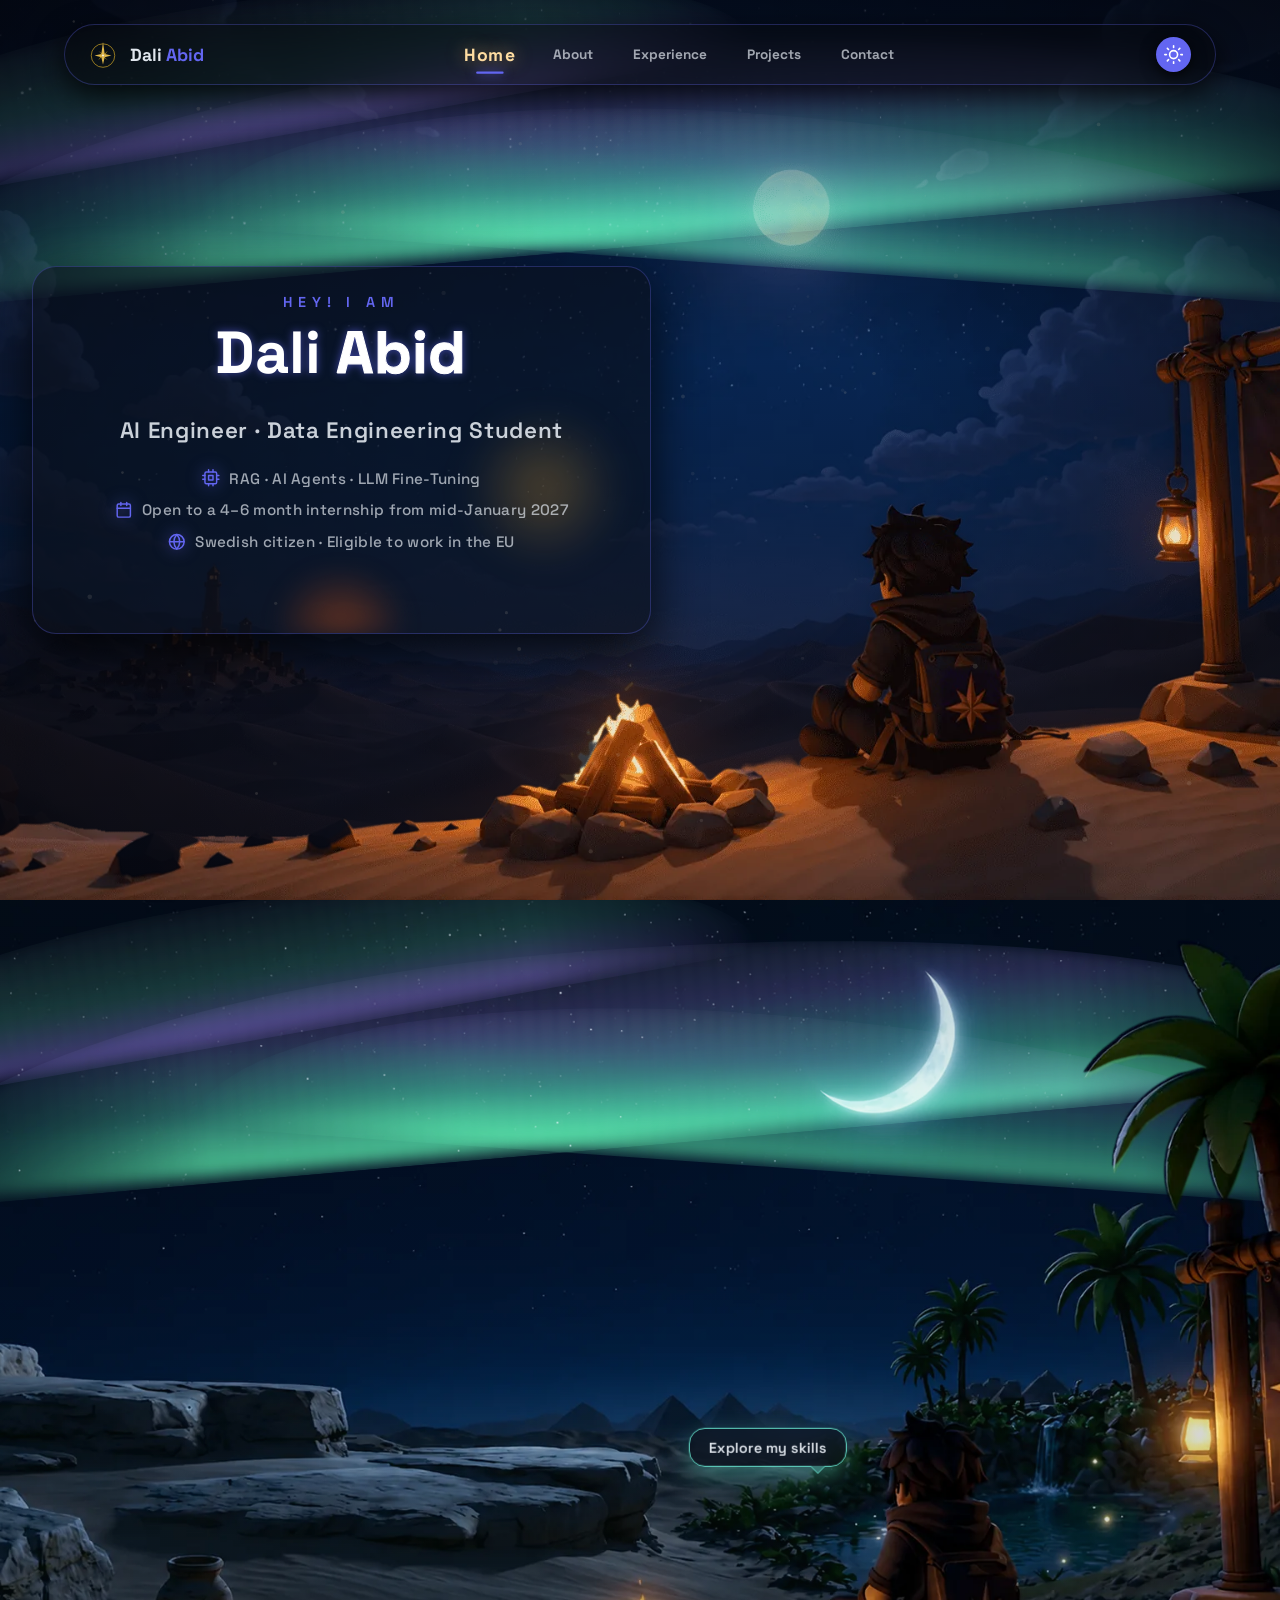
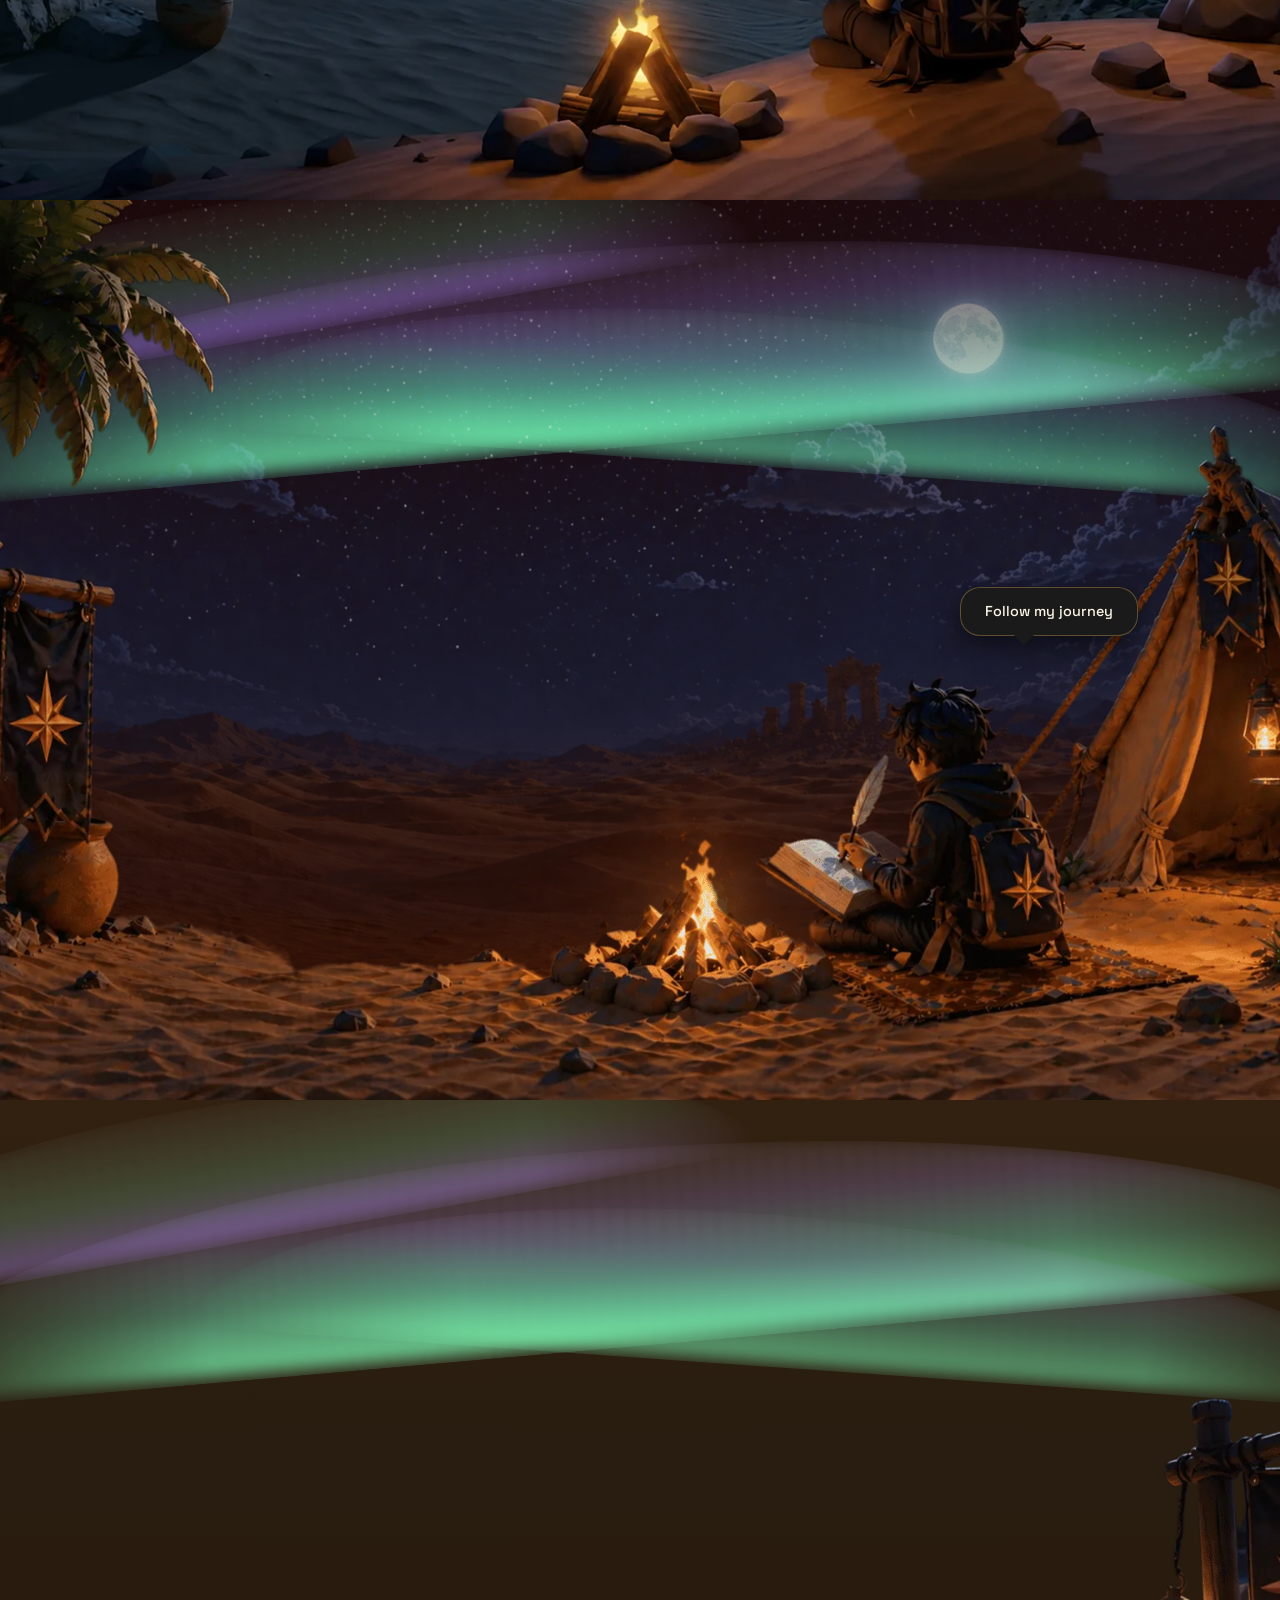
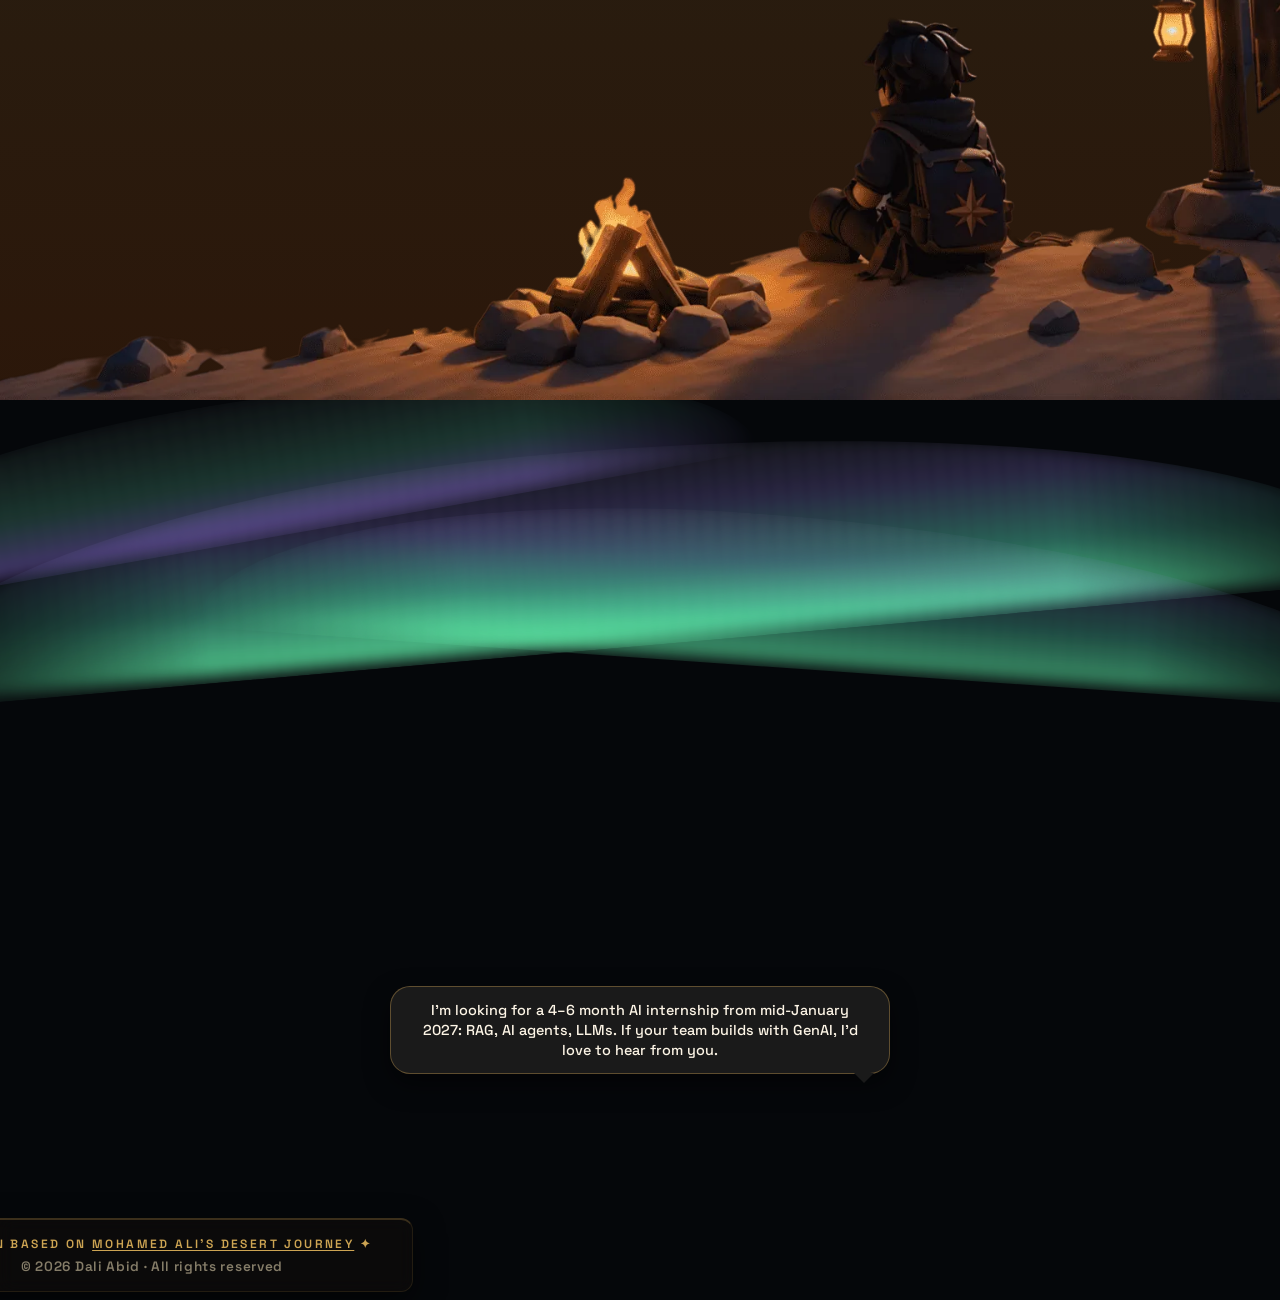
==== index.html @ 6fb5cd80 "First publish of Dali Abid's portfolio Co-Authored-By: Claude Opus 5.5 <noreply@anthropic.com>" ====
<!doctype html>
<html lang="en">
  <head>
    <meta charset="UTF-8" />
    <meta name="viewport" content="width=device-width, initial-scale=1.0" />
    <link rel="icon" type="image/svg+xml" href="/logo.svg" />
    <title>Dali Abid — AI Engineer Portfolio</title>
    <meta
      name="description"
      content="Dali Abid — Data Engineering student and AI engineer working on RAG, AI agents and LLM fine-tuning. Open to a 4–6 month internship from mid-January 2027."
    />
    <meta name="author" content="Dali Abid" />
    <meta
      name="keywords"
      content="Dali Abid, AI Engineer, Generative AI, RAG, GraphRAG, AI Agents, LangGraph, LLM Fine-Tuning, Data Engineering, Internship 2027, Portfolio"
    />
    <meta property="og:title" content="Dali Abid — AI Engineer Portfolio" />
    <meta
      property="og:description"
      content="RAG, AI agents and LLM fine-tuning. Open to a 4–6 month internship from mid-January 2027."
    />
    <meta property="og:type" content="website" />
    <meta property="og:url" content="https://adeilm.github.io/" />
    <meta property="og:image" content="https://adeilm.github.io/og-image.jpg" />
    <meta property="og:image:width" content="1200" />
    <meta property="og:image:height" content="630" />
    <meta name="twitter:card" content="summary_large_image" />
    <link rel="preconnect" href="https://fonts.googleapis.com" />
    <link rel="preconnect" href="https://fonts.gstatic.com" crossorigin />
    <link
      href="https://fonts.googleapis.com/css2?family=Space+Grotesk:wght@300;400;500;600;700&family=Inter:wght@300;400;500;600&family=Amiri:wght@400;700&family=Special+Elite&family=Dancing+Script:wght@400;700&display=swap"
      rel="stylesheet"
    />
    <script type="module" crossorigin src="/assets/index-CPJBlVZC.js"></script>
    <link rel="stylesheet" crossorigin href="/assets/index-coXcgFTy.css">
  </head>
  <body>
    <div id="root"></div>
  </body>
</html>
---- assets/index-coXcgFTy.css ----
*,*:before,*:after{box-sizing:border-box;margin:0;padding:0}@font-face{font-family:Efco Brookshire;src:url(/assets/EFCO-Brookshire-Regular-_hCPBRwS.ttf) format("truetype");font-weight:400;font-style:normal;font-display:swap}:root{--bg-color: #fdf5e6;--text-main: #3e2723;--text-dim: rgba(62, 39, 35, .7);--accent-color: #d4a574;--glass-bg: rgba(255, 255, 255, .6);--glass-border: rgba(166, 124, 82, .4);--card-bg: rgba(255, 248, 225, .8);--nav-bg: rgba(255, 255, 255, .3);--shadow: rgba(62, 39, 35, .15);--hero-text-fill: #3e2723;--hero-text-stroke: rgba(62, 39, 35, .4);--hero-accent-glow: rgba(212, 165, 116, .4);--project-surface: #f6e4c7;--project-surface-strong: #efe0bf;--project-border: rgba(121, 83, 39, .3);--project-border-strong: rgba(121, 83, 39, .62);--project-title: #6d3f1d;--project-text: #8b5c31;--project-highlight: #5a3216;--project-tag-bg: rgba(255, 248, 233, .9);--project-tag-text: #8a5d28;--project-shadow: rgba(92, 61, 35, .16);--project-button-bg: #f2e1be;--project-button-border: #b88f55;--project-button-text: #7a4b1b;--project-hover-surface: #ebd7ad;--project-hover-border: #a5783e;--oasis-green: #64dcc8;--oasis-green-glow: rgba(100, 220, 200, .4);--scroll-bg: #f5f5dc;--scroll-roll-bg: #d4bc96;--scroll-text: #3e2723;--scroll-accent: #8b0000;--scroll-border: #d2b48c;--scroll-inner-border: rgba(62, 39, 35, .1);scroll-behavior:smooth;overscroll-behavior-y:contain;scroll-snap-type:y mandatory}::-webkit-scrollbar{width:6px}::-webkit-scrollbar-track{background:var(--scroll-bg)}::-webkit-scrollbar-thumb{background:var(--scroll-accent);border-radius:4px;border:1px solid var(--scroll-border)}::-webkit-scrollbar-thumb:hover{filter:brightness(1.2)}.dark-mode{--bg-color: #05070a;--text-main: #e0e6ed;--text-dim: rgba(224, 230, 237, .7);--accent-color: #6366f1;--glass-bg: rgba(10, 15, 25, .6);--glass-border: rgba(99, 102, 241, .3);--card-bg: rgba(13, 18, 30, .5);--nav-bg: rgba(5, 7, 10, .5);--shadow: rgba(0, 0, 0, .8);--hero-text-fill: #ffffff;--hero-text-stroke: rgba(99, 102, 241, .5);--hero-accent-glow: rgba(99, 102, 241, .6);--project-surface: #2a1a10;--project-surface-strong: #311f13;--project-border: rgba(219, 171, 97, .24);--project-border-strong: rgba(219, 171, 97, .48);--project-title: #f4d6a2;--project-text: #e1b373;--project-highlight: #ffe0a9;--project-tag-bg: rgba(12, 8, 4, .7);--project-tag-text: #c7924c;--project-shadow: rgba(0, 0, 0, .55);--project-button-bg: #352213;--project-button-border: rgba(219, 171, 97, .28);--project-button-text: #f3d5a4;--project-hover-surface: #3c2618;--project-hover-border: rgba(219, 171, 97, .6);--scroll-bg: #0d0d0d;--scroll-roll-bg: #1a1a1a;--scroll-text: #1a150f;--scroll-accent: #8b4513;--scroll-border: rgba(139, 69, 19, .4);--scroll-inner-border: rgba(139, 69, 19, .2)}body{margin:0;font-family:Space Grotesk,sans-serif;font-weight:600;color:var(--text-main);background:var(--bg-color);overflow-x:hidden;transition:background-color .3s ease,color .3s ease;-webkit-font-smoothing:antialiased;text-rendering:optimizeLegibility}.hero-glass-box,.nav-container,.nav-link,.hero__intro,.hero__tagline,.hero__meta-item,.hero__meta-icon,.campfire-parchment,.sand-engraved-form,.road-sign-link,.desert-title,.desert-subtitle,.section-label{transition:background-color .4s ease-in-out,border-color .4s ease-in-out,color .4s ease-in-out,box-shadow .4s ease-in-out,backdrop-filter .4s ease-in-out,opacity .4s ease-in-out,transform .4s ease-in-out}a{color:inherit;text-decoration:none}button{background:none;border:none;color:inherit;cursor:pointer;font:inherit}.desert-world{position:relative}.desert-canvas{position:fixed;top:0;right:0;bottom:0;left:0;z-index:50;pointer-events:none}.desert-section{position:relative;width:100%;min-height:100vh;display:flex;align-items:center;justify-content:flex-start;background-size:cover;background-position:center;background-repeat:no-repeat;overflow:hidden;transform-origin:center center;scroll-snap-align:start;scroll-snap-stop:always}@media (min-width: 1024px){.desert-section{background-attachment:fixed}}.vignette-overlay{position:absolute;top:0;right:0;bottom:0;left:0;background:radial-gradient(circle at center,transparent 30%,rgba(0,0,0,.4) 100%);z-index:5;pointer-events:none}.section-overlay{position:absolute;top:0;right:0;bottom:0;left:0;z-index:1}.section-overlay--dark{background:linear-gradient(180deg,#060b19cc,#0e143066 40%,#060b19e6)}.section-overlay--golden{background:linear-gradient(180deg,#ffb43233,#fff0c81a 40%,#ffb43233)}.section-overlay--oasis{background:linear-gradient(180deg,#0a231e33,#0f372d1a 40%,#0a231e40)}.section-overlay--ruins{background:linear-gradient(180deg,#50321499,#78501e4d 40%,#3c1e0ab3)}.section-overlay--campfire{background:linear-gradient(180deg,#280a05b3,#3c140566 40%,#1e0500e6)}.section-overlay--warm{background:linear-gradient(180deg,#d4a5741a,#fff0c80d 40%,#d4a5741a)}.section-content{position:relative;z-index:10;max-width:1400px;width:100%;padding:3rem 2rem;margin:0 auto}.about-content{padding-top:0rem!important;margin-top:-5rem!important;justify-content:flex-start!important}.hero-parallax-container{position:relative;overflow:hidden}.section-inline-header{display:flex;flex-direction:column;align-items:center;text-align:center;gap:.3rem;padding:.5rem 0}.section-inline-header .desert-title{font-size:clamp(1.6rem,3.5vw,2.2rem);margin-bottom:.2rem}.section-inline-header .desert-subtitle{font-size:.9rem;opacity:.85}.hero-layer{position:absolute;top:0;right:0;bottom:0;left:0;transition:transform .1s ease-out}.hero-layer--bg{z-index:1}.hero-layer--fg{z-index:15;pointer-events:none}.hero-glass-box{background:var(--glass-bg);border:1px solid var(--glass-border);border-radius:24px;padding:1.2rem 1.5rem;width:fit-content;max-width:500px;box-shadow:0 20px 50px var(--shadow);animation:box-float 6s ease-in-out infinite;position:relative;overflow:hidden;display:flex;flex-direction:column;align-items:center;text-align:center}.fire-light-effect{position:absolute;bottom:0;left:50%;transform:translate(-50%);width:120px;height:60px;z-index:-1;background:radial-gradient(circle at 50% 100%,rgba(255,100,20,.4) 0%,transparent 80%);filter:blur(12px);pointer-events:none}.lantern-glow-effect{position:absolute;top:40%;right:5%;width:150px;height:150px;z-index:-1;background:radial-gradient(circle at center,rgba(255,180,50,.3) 0%,transparent 70%);filter:blur(20px);pointer-events:none}.hero__intro{font-family:Space Grotesk,sans-serif;font-size:.9rem;color:var(--accent-color);text-transform:uppercase;letter-spacing:.4em;margin-bottom:.5rem;font-weight:600}.desert-title{font-family:Space Grotesk,sans-serif;font-size:clamp(2.5rem,6vw,4rem);font-weight:700;color:var(--text-main);margin-bottom:1rem;letter-spacing:-.02em}.desert-title__accent{color:var(--accent-color);text-shadow:0 0 30px var(--accent-color)}.desert-subtitle{font-size:1.1rem;color:var(--text-dim);max-width:650px;margin-bottom:2rem;line-height:1.7}@media (max-width: 768px){.section-content{padding:3rem 1.2rem}.hero__name-line{font-size:clamp(2.5rem,10vw,4rem)}.disciplines-grid,.relic-grid,.parchment-grid{grid-template-columns:1fr}.beacon-links{flex-direction:column;align-items:center}}@media (max-width: 480px){.hero__tagline{font-size:1rem}.desert-title{font-size:clamp(1.6rem,6vw,2.5rem)}}.contact-content{padding-top:2rem!important;padding-bottom:2rem!important}.sand-engraved-form--mini{padding:1.2rem!important;border-radius:12px}.road-sign-link--mini{padding:.6rem!important;font-size:.8rem!important;height:auto!important;min-height:unset!important;border-radius:8px!important}.nav-logo{font-family:Space Grotesk,sans-serif;font-weight:700;color:var(--text-main);cursor:pointer;font-size:1.1rem}.nav-links{display:flex;gap:1rem}.nav-link{font-family:Space Grotesk,sans-serif;font-size:.85rem;font-weight:500;color:var(--text-dim);transition:all .4s cubic-bezier(.175,.885,.32,1.275);position:relative;padding:.2rem .5rem}.nav-link__num{font-size:.7rem;color:var(--accent-color);opacity:.6;margin-right:.3rem}.nav-link--active .nav-link__num{opacity:1}.campfire-interactive-area{position:absolute;top:86.3%;left:49.63%;transform:translate(-50%,-50%);width:100px;height:100px;cursor:pointer;z-index:30;border-radius:50%}.lantern-interactive-area{position:absolute;top:59.07%;left:83.54%;transform:translate(-50%,-50%);width:80px;height:80px;cursor:pointer;z-index:30;border-radius:50%}@keyframes fire-glow{0%,to{transform:translate(-50%) scale(1);opacity:.4}50%{transform:translate(-50%) scale(1.2);opacity:.6}}.interactive-note{position:absolute;top:-35px;left:50%;transform:translate(-50%) translateY(10px);background:#0a0f1ed9;-webkit-backdrop-filter:blur(4px);backdrop-filter:blur(4px);color:#fff;padding:5px 12px;border-radius:6px;font-size:.7rem;font-weight:600;white-space:nowrap;opacity:0;pointer-events:none;transition:all .3s cubic-bezier(.175,.885,.32,1.275);box-shadow:0 4px 15px #0000004d;border:1px solid rgba(255,255,255,.1)}.parol-bubble{background:#1a1a1a;padding:.8rem 1.5rem;border-radius:20px;border:1px solid rgba(255,200,100,.3);color:#fdf5e6;font-family:Space Grotesk,sans-serif;font-size:.9rem;font-weight:500;box-shadow:0 10px 25px #00000080;position:relative;display:flex;align-items:center;gap:.5rem;transition:all .3s ease;line-height:1.5}body:not(.dark-mode) .parol-bubble{background:#f4e4c1;color:#1a1a1a;border-color:#8b451333}.parol-bubble:after{content:"";position:absolute;bottom:-10px;left:30%;border-width:10px 10px 0 10px;border-style:solid;border-color:#1a1a1a transparent transparent transparent}body:not(.dark-mode) .parol-bubble:after{border-color:#f4e4c1 transparent transparent transparent}.parol-bubble--right-tail:after{left:auto;right:15px}.parol-bubble__arrow{transition:transform .3s ease}.parol-bubble:hover .parol-bubble__arrow{transform:translate(5px)}.boy-parol-bubble,.contact-parol-bubble{animation:bubble-float 4s ease-in-out infinite!important}@keyframes bubble-float{0%,to{transform:translate(-50%,-50%)}50%{transform:translate(-50%,-60%)}}.oasis-campfire{top:86.48%;left:49.68%}.oasis-lantern{top:59.35%;left:84.32%}.oasis-money-jar{top:77.78%;left:21.88%;width:120px;height:120px}.oasis-money-jar .interactive-note{top:50%;left:100%;transform:translateY(-50%) translate(10px)}.oasis-money-jar:hover .interactive-note{opacity:1;transform:translateY(-50%) translate(20px)}.blog-campfire{top:88%;left:54%}.blog-lantern{top:64%;left:89%}.blog-money-jar{top:81%;left:15%;width:100px;height:100px}.contact-campfire{top:88%;left:56%}.contact-lantern{top:59%;left:83%}.project-campfire{top:88%;left:50%}.project-lantern{top:59%;left:83%}.beacon-light-pulse{width:2px;height:2px;background:#fc6;border-radius:50%;box-shadow:0 0 50px 20px #fc60;opacity:0;pointer-events:none}.beacon-light-pulse.active{animation:beacon-ignite 2s ease-out}@keyframes beacon-ignite{0%{box-shadow:0 0 #fc6c;opacity:1;transform:translate(-50%,-50%) scale(1)}20%{box-shadow:0 0 100px 40px #fc69;opacity:1;transform:translate(-50%,-50%) scale(5)}to{box-shadow:0 0 200px 100px #fc60;opacity:0;transform:translate(-50%,-50%) scale(20)}}.hero-secret-interactive-area{position:absolute;top:70.18%;left:20%;width:100px;height:100px;cursor:help;z-index:20;cursor:pointer}.hero-night-secret-area{position:absolute;top:20%;left:23%;width:100px;height:100px;cursor:help;z-index:21;cursor:pointer}.campfire-interactive-area:hover .interactive-note,.lantern-interactive-area:hover .interactive-note,.oasis-campfire:hover .interactive-note,.oasis-lantern:hover .interactive-note,.blog-campfire:hover .interactive-note,.blog-lantern:hover .interactive-note,.contact-campfire:hover .interactive-note,.contact-lantern:hover .interactive-note,.project-campfire:hover .interactive-note,.project-lantern:hover .interactive-note,.hero-secret-interactive-area:hover .interactive-note,.hero-night-secret-area:hover .interactive-note{opacity:1;transform:translate(-50%) translateY(0)}.blog-money-jar .interactive-note{top:50%;left:100%;transform:translateY(-50%) translate(10px)}.blog-money-jar:hover .interactive-note{opacity:1;transform:translateY(-50%) translate(20px)}.road-sign-interactive:hover .interactive-note{opacity:1;transform:translateY(-50%) translate(20px)!important}.aurora{position:absolute;top:0;right:0;bottom:35%;left:0;z-index:2;pointer-events:none;overflow:hidden;opacity:0;transition:opacity 1.2s ease-in-out;mix-blend-mode:screen;-webkit-mask-image:linear-gradient(to bottom,#000 0%,#000 40%,transparent 100%);mask-image:linear-gradient(to bottom,#000 0%,#000 40%,transparent 100%)}.aurora--on{opacity:.9}.aurora__band{position:absolute;left:-10%;width:120%;height:34%;background:linear-gradient(to top,transparent 0%,rgba(90,255,170,.85) 7%,rgba(70,235,190,.4) 35%,rgba(130,100,255,.2) 70%,transparent 100%);-webkit-mask-image:linear-gradient(90deg,transparent 0%,#000 22%,#000 78%,transparent 100%);mask-image:linear-gradient(90deg,transparent 0%,#000 22%,#000 78%,transparent 100%);border-radius:45% 55% 0 0/100% 100% 0 0;filter:blur(7px);transform-origin:bottom center;animation:aurora-wave 16s ease-in-out infinite alternate}.aurora__band:after{content:"";position:absolute;top:0;right:0;bottom:0;left:0;background:repeating-linear-gradient(90deg,rgba(255,255,255,.28) 0 4px,transparent 4px 18px);mix-blend-mode:overlay;border-radius:inherit}.aurora__band--1{top:8%;rotate:-5deg}.aurora__band--2{top:20%;left:15%;width:95%;height:26%;rotate:4deg;opacity:.75;animation-duration:21s;animation-delay:-7s}.aurora__band--3{top:0%;left:-20%;width:80%;height:24%;rotate:-10deg;opacity:.6;background:linear-gradient(to top,transparent 0%,rgba(150,110,255,.7) 8%,rgba(90,255,190,.3) 45%,transparent 100%);animation-duration:27s;animation-delay:-13s}@keyframes aurora-wave{0%{transform:translate(-4%) skew(-14deg) scaleY(.85)}50%{transform:translate(2%) skew(9deg) scaleY(1.15)}to{transform:translate(5%) skew(-6deg) scaleY(1)}}@media (prefers-reduced-motion: reduce){.aurora__band{animation:none}}.animated-name-svg{width:100%;height:auto;overflow:visible}.animated-text{font-family:Space Grotesk,sans-serif;font-size:110px;font-weight:700;fill:transparent;stroke:var(--hero-text-stroke);stroke-width:2px;stroke-dasharray:1000;stroke-dashoffset:1000;animation:draw-name 3s ease-in-out forwards,fill-name 1s ease-in-out 3s forwards;filter:drop-shadow(0 0 8px var(--hero-accent-glow))}.animated-text--accent{font-size:110px;stroke:var(--hero-text-fill);animation-delay:1s,4s}@keyframes draw-name{0%{stroke-dashoffset:1000}to{stroke-dashoffset:0}}@keyframes fill-name{0%{fill:transparent}to{fill:var(--hero-text-fill);stroke:transparent}}.oasis-water-card,.ruin-stone-card,.campfire-parchment{background:var(--card-bg);-webkit-backdrop-filter:blur(16px);backdrop-filter:blur(16px);border:1px solid var(--glass-border);border-radius:16px;padding:1.5rem;transition:all .4s cubic-bezier(.25,.8,.25,1);box-shadow:0 10px 30px var(--shadow)}.oasis-water-card:hover,.ruin-stone-card:hover,.campfire-parchment:hover{transform:translateY(-8px);border-color:var(--accent-color);box-shadow:0 20px 40px var(--shadow),0 0 20px var(--accent-color)}@keyframes box-float{0%,to{transform:translateY(0)}50%{transform:translateY(-15px)}}.hero-content{display:flex;flex-direction:column;align-items:flex-start;text-align:left;min-height:100vh;justify-content:center;padding-left:2rem;padding-right:2rem;max-width:1400px;opacity:0;transform:translateY(30px);transition:all 1.2s cubic-bezier(.25,.8,.25,1);z-index:10!important}.about-content{justify-content:flex-start!important;align-items:flex-start!important;padding-top:2rem!important;padding-bottom:2rem!important;min-height:auto}.hero-content--visible{opacity:1;transform:translateY(0)}.hero__badge{display:inline-flex;align-items:center;gap:.6rem;padding:.5rem 1.2rem;background:#d4a57414;-webkit-backdrop-filter:blur(12px);backdrop-filter:blur(12px);border:1px solid rgba(212,165,116,.2);border-radius:100px;font-size:.8rem;font-weight:500;color:#d4a574;margin-bottom:2.5rem;letter-spacing:.08em;text-transform:uppercase;box-shadow:0 4px 20px #0003}.hero__badge-dot{width:6px;height:6px;border-radius:50%;background:#d4a574;animation:pulse-dot 2s ease-in-out infinite;box-shadow:0 0 8px #d4a574}@keyframes pulse-dot{0%,to{opacity:.5;transform:scale(1)}50%{opacity:1;transform:scale(1.5)}}.hero__name{font-family:Space Grotesk,sans-serif;margin-bottom:1.2rem;display:flex;flex-direction:column;position:relative;cursor:default}.hero__name-line{display:block;font-size:clamp(3.5rem,8vw,6.5rem);color:#fffffff2;letter-spacing:.02em;line-height:1.05;font-weight:300;text-shadow:0 0 10px rgba(180,200,255,.3),0 0 20px rgba(180,200,255,.1);transition:all .5s ease}.hero__name-line--accent{background:linear-gradient(135deg,#e0e8ff,#8ba6ff,#fff);-webkit-background-clip:text;-webkit-text-fill-color:transparent;background-clip:text;text-shadow:none;filter:drop-shadow(0 0 15px rgba(139,166,255,.5));font-weight:600}.hero__name:hover .hero__name-line{text-shadow:0 0 5px #fff,0 0 15px #8ba6ff,0 0 30px #8ba6ff,0 0 50px rgba(139,166,255,.8);letter-spacing:.08em}.hero__tagline{font-family:Space Grotesk,sans-serif;font-size:clamp(1.1rem,3vw,1.4rem);font-weight:600;color:var(--text-main);margin-bottom:1.5rem;letter-spacing:.03em;opacity:.9}.hero__meta{display:flex;flex-direction:column;align-items:center;gap:.8rem;margin-bottom:3.5rem}.hero__meta-item{display:inline-flex;align-items:center;gap:.6rem;font-size:.95rem;color:var(--text-dim);font-weight:500;letter-spacing:.02em}.hero__meta-icon{font-size:1.1rem;color:var(--accent-color);filter:drop-shadow(0 0 8px var(--hero-accent-glow))}.hero__cta{display:inline-flex;align-items:center;gap:.6rem;padding:.7rem 1.6rem;background:#c8d7ff0d;backdrop-filter:blur(12px);-webkit-backdrop-filter:blur(12px);border:1px solid rgba(200,220,255,.3);border-radius:8px;color:#d8e2ff;font-weight:500;font-size:.8rem;letter-spacing:.15em;text-transform:uppercase;transition:all .4s cubic-bezier(.25,.8,.25,1);position:absolute;overflow:hidden;bottom:3rem;right:3rem;z-index:20;box-shadow:0 0 15px #8ba6ff1a;animation:moonlight-pulse 4s ease-in-out infinite}.hero__cta:before{content:"";position:absolute;top:0;left:-100%;width:100%;height:100%;background:linear-gradient(90deg,transparent,rgba(255,255,255,.2),transparent);transition:all .6s ease}.hero__cta:hover:before{left:100%}.hero__cta:hover{background:#c8d7ff26;border-color:#fff;box-shadow:0 0 25px #8ba6ff66,inset 0 0 10px #fff3;transform:translateY(-3px);color:#fff}.hero__cta-icon{font-size:1.2rem;transition:transform .3s ease;filter:drop-shadow(0 0 5px rgba(255,255,255,.5))}.hero__cta:hover .hero__cta-icon{transform:translate(6px) rotate(15deg)}@keyframes moonlight-pulse{0%,to{box-shadow:0 0 15px #8ba6ff1a;border-color:#c8dcff33}50%{box-shadow:0 0 30px #8ba6ff4d;border-color:#c8dcff80}}.hero__stars{position:absolute;top:0;right:0;bottom:0;left:0;z-index:2;pointer-events:none;overflow:hidden}.hero__star{position:absolute;width:2px;height:2px;background:#fff;border-radius:50%;box-shadow:0 0 6px #fff,0 0 12px #8ba6ff;opacity:0;animation:star-twinkle linear infinite}@keyframes star-twinkle{0%{opacity:0;transform:translateY(0) scale(.5)}50%{opacity:.8;transform:translateY(-15px) scale(1.2)}to{opacity:0;transform:translateY(-30px) scale(.5)}}.hero__scroll-hint{position:absolute;z-index:20;bottom:3rem;display:flex;flex-direction:column;align-items:center;gap:.8rem;opacity:.6;animation:fade-hint 2.5s ease-in-out infinite;left:clamp(2rem,8vw,10rem)}.hero__scroll-mouse{width:22px;height:36px;border:2px solid rgba(212,165,116,.6);border-radius:12px;position:relative}.hero__scroll-wheel{width:4px;height:8px;background:#d4a574;border-radius:4px;position:absolute;top:6px;left:50%;transform:translate(-50%);animation:scroll-wheel 1.5s ease-in-out infinite}@keyframes scroll-wheel{0%{opacity:1;transform:translate(-50%) translateY(0)}to{opacity:0;transform:translate(-50%) translateY(10px)}}.hero__scroll-hint span{font-size:.75rem;color:#d4a574;letter-spacing:.15em;text-transform:uppercase}@keyframes fade-hint{0%,to{opacity:.3}50%{opacity:.7}}.about-content{padding-top:1rem;padding-bottom:1rem}.oasis-water-card{padding:.8rem 1.2rem;margin-bottom:1rem;background:#0f2d2859;backdrop-filter:blur(20px);-webkit-backdrop-filter:blur(20px);border:1px solid rgba(100,220,200,.2);border-radius:12px;box-shadow:0 5px 15px #0000004d;position:relative;overflow:hidden;transition:all .5s ease;font-size:.95rem;line-height:2.8;color:#dcf5f0e6}.oasis-glass-card{background:var(--card-bg);-webkit-backdrop-filter:blur(12px);backdrop-filter:blur(12px);border:2px solid var(--accent-color);border-radius:24px;padding:2.5rem;box-shadow:0 25px 60px var(--shadow);position:relative;overflow:hidden;transition:all .6s cubic-bezier(.25,.8,.25,1);max-width:650px;margin:0 0 .5rem}.dark-mode .oasis-glass-card{background:var(--card-bg);border-color:var(--oasis-green);box-shadow:0 25px 60px #0006}.oasis-intro-text p{font-size:1.05rem;line-height:1.8;color:var(--text-dim)}.oasis-intro-text strong{color:var(--accent-color);text-shadow:0 0 10px var(--hero-accent-glow);font-weight:700}.resume-action-btn{display:inline-flex;align-items:center;gap:.6rem;margin-top:1.2rem;padding:.8rem 1.1rem;border-radius:999px;background:linear-gradient(135deg,var(--accent-color),#f0c27b);color:#fff;font-weight:700;font-size:.95rem;text-decoration:none;box-shadow:0 12px 28px #78542933;transition:transform .25s ease,box-shadow .25s ease,filter .25s ease;width:fit-content}.resume-action-btn:hover{transform:translateY(-2px);box-shadow:0 16px 32px #78542947;filter:brightness(1.04)}.dark-mode .resume-action-btn{background:linear-gradient(135deg,var(--oasis-green),#7de1c8);color:#06231f;box-shadow:0 12px 28px #00000047}.dark-mode .oasis-intro-text strong{color:var(--oasis-green)!important;text-shadow:0 0 15px var(--oasis-green-glow);font-weight:600}.oasis-water-card strong{color:#64dcc8;font-weight:500}.oasis-water-card:before{content:"";position:absolute;top:0;right:0;bottom:0;left:0;background:radial-gradient(circle at 50% 0%,rgba(100,220,200,.2),transparent 70%);opacity:0;transition:opacity .5s ease;pointer-events:none}.oasis-water-card:hover{transform:translateY(-5px);box-shadow:0 15px 50px #0006,inset 0 0 30px #64dcc826;border-color:#64dcc866}.hero-glass-box{padding:1.6rem 2.4rem!important;width:fit-content;max-width:min(680px,100%)}.oasis-water-card:hover:before{opacity:1;animation:ripple-expand 2s ease-out infinite}@keyframes ripple-expand{0%{transform:scale(.8);opacity:1}to{transform:scale(1.5);opacity:0}}.about-layout{display:grid;grid-template-columns:1fr 1fr;gap:1.5rem;align-items:flex-start;width:100%;max-width:1300px}.about-left-col{display:flex;flex-direction:column;gap:1.5rem}.about-right-col{position:sticky;top:100px;min-height:300px}.disciplines-grid-3{display:grid;grid-template-columns:repeat(3,1fr);gap:.8rem;max-width:650px;width:100%}.oasis-rock-card-pill{background:var(--card-bg);-webkit-backdrop-filter:blur(12px);backdrop-filter:blur(12px);border:1px solid var(--glass-border);border-radius:12px;padding:.8rem 1rem;display:flex;align-items:center;gap:.8rem;cursor:pointer;transition:all .3s cubic-bezier(.4,0,.2,1);min-height:54px}.oasis-rock-card-pill--locked{cursor:not-allowed;opacity:.5}.oasis-rock-card-pill--locked:hover{transform:none!important;border-color:var(--glass-border)!important}.oasis-rock-card-pill:hover{background:var(--glass-bg);transform:translateY(-2px);border-color:var(--accent-color)}.oasis-rock-card-pill.active{background:var(--glass-bg);border-color:var(--accent-color);box-shadow:0 0 20px var(--oasis-green-glow)}.dark-mode .oasis-rock-card-pill:hover,.dark-mode .oasis-rock-card-pill.active{border-color:var(--oasis-green)}.oasis-rock-card__icon-mini{font-size:1.2rem;color:var(--accent-color);filter:drop-shadow(0 0 5px var(--hero-accent-glow));transition:color .4s ease}.dark-mode .oasis-rock-card__icon-mini{color:var(--oasis-green);filter:drop-shadow(0 0 10px var(--oasis-green-glow))}.oasis-rock-card__title-mini{font-size:.85rem;font-weight:700;color:var(--text-main);white-space:nowrap}.oasis-detail-card{background:var(--card-bg);-webkit-backdrop-filter:blur(25px);backdrop-filter:blur(25px);border:1px solid var(--glass-border);border-radius:20px;padding:1.5rem;box-shadow:0 20px 50px var(--shadow);max-width:400px;width:100%}.oasis-detail-card__header{display:flex;align-items:center;gap:1.2rem;margin-bottom:1.2rem;border-bottom:1px solid var(--glass-border);padding-bottom:1rem;margin-bottom:1.5rem}.oasis-detail-card__icon{font-size:2rem;color:var(--accent-color);filter:drop-shadow(0 0 10px var(--hero-accent-glow));transition:color .4s ease}.dark-mode .oasis-detail-card__icon{color:var(--oasis-green);filter:drop-shadow(0 0 15px var(--oasis-green-glow))}.oasis-detail-card__title{font-size:1.2rem;font-weight:800;color:var(--text-main);margin:0;letter-spacing:.02em}.oasis-speech-bubble{position:absolute;top:63%;left:60%;transform:translate(-50%,-100%);background:var(--card-bg);-webkit-backdrop-filter:blur(10px);backdrop-filter:blur(10px);border:1px solid var(--accent-color);border-radius:16px;padding:.6rem 1.2rem;color:var(--text-main);font-size:.9rem;font-weight:600;box-shadow:0 10px 25px var(--shadow);z-index:50;animation:float-bubble 3s ease-in-out infinite;pointer-events:none;transition:all .4s ease}.dark-mode .oasis-speech-bubble{border-color:var(--oasis-green);box-shadow:0 10px 25px var(--oasis-green-glow)}.speech-bubble-tail{position:absolute;bottom:-8px;right:20px;width:0;height:0;border-left:8px solid transparent;border-right:8px solid transparent;border-top:8px solid var(--accent-color)}.dark-mode .speech-bubble-tail{border-top-color:var(--oasis-green)}.speech-bubble-tail:after{content:"";position:absolute;bottom:1px;left:-7px;border-left:7px solid transparent;border-right:7px solid transparent;border-top:7px solid var(--card-bg)}@keyframes float-bubble{0%,to{transform:translate(-50%,-100%) translateY(0)}50%{transform:translate(-50%,-100%) translateY(-10px)}}@keyframes notice-pulse{0%{opacity:.5;transform:scale(1)}50%{opacity:1;transform:scale(1.1)}to{opacity:.5;transform:scale(1)}}@keyframes fadeIn{0%{opacity:0;transform:translateY(10px)}to{opacity:1;transform:translateY(0)}}.animate-in{animation:detail-reveal .5s cubic-bezier(.4,0,.2,1) forwards}@keyframes detail-reveal{0%{opacity:0;transform:translate(20px)}to{opacity:1;transform:translate(0)}}.oasis-rock-card__icon{font-size:1.8rem;margin-bottom:.2rem;color:var(--oasis-green);filter:drop-shadow(0 0 10px var(--oasis-green-glow));display:flex;align-items:center;justify-content:flex-start}.oasis-rock-card__title{font-family:Space Grotesk,sans-serif;font-size:1rem;font-weight:700;color:var(--oasis-green);margin:0}.oasis-rock-card__skills{display:flex;flex-wrap:wrap;gap:.4rem}.disciplines-grid{display:grid;grid-template-columns:repeat(5,1fr);gap:1rem;width:100%;max-width:1200px;margin:0;padding:1rem 0}.oasis-rock-card--locked{opacity:.5;border-style:dashed}.oasis-rock-card:hover{border-radius:25px 15px 30px 20px;background:#192823cc;border-color:#64dcc84d;transform:translateY(-4px) rotate(1deg)}.oasis-rock-card__icon{font-size:1.3rem;color:#64dcc8;margin-bottom:.4rem;filter:drop-shadow(0 0 4px rgba(100,220,200,.4));transition:transform .4s ease}.oasis-rock-card:hover .oasis-rock-card__icon{transform:scale(1.1)}.oasis-rock-card__title{font-family:Space Grotesk,sans-serif;font-size:.9rem;color:#fff;margin-bottom:.4rem}.oasis-rock-card__skills{display:flex;flex-wrap:wrap;gap:.5rem}.about-foreground-skills{position:absolute;top:48%;left:50%;transform:translate(-50%,-50%);width:100%;max-width:1300px;z-index:30;pointer-events:none;padding:0 2rem}.about-foreground-skills .disciplines-grid,.about-foreground-skills .relic-grid{pointer-events:auto;justify-content:center}.desert-nav{position:fixed;top:1.5rem;left:50%;transform:translate(-50%);width:90%;max-width:1200px;z-index:1000;background:var(--nav-bg);backdrop-filter:blur(16px);-webkit-backdrop-filter:blur(16px);border:1px solid var(--glass-border);border-radius:100px;padding:.5rem 1.5rem;box-shadow:0 10px 30px var(--shadow)}.nav-container{display:flex;align-items:center;justify-content:space-between}.nav-logo{font-weight:700;color:var(--text-main);cursor:pointer;font-size:1.1rem}.nav-logo span{color:var(--accent-color)}.nav-links{display:flex;gap:1.5rem;padding:.5rem 0}.nav-link{font-size:.85rem;font-weight:700;color:var(--text-dim);transition:all .4s cubic-bezier(.175,.885,.32,1.275);position:relative;padding:.2rem .5rem}.nav-link--active{color:#ffdda1!important;font-size:1rem!important;font-weight:800!important;transform:scale(1.1);text-shadow:0 0 15px rgba(255,200,100,.6);letter-spacing:.05em}.nav-link--active:after{content:"";position:absolute;bottom:-4px;left:50%;transform:translate(-50%);width:40%;height:2px;background:var(--accent-color);box-shadow:0 0 10px var(--accent-color);border-radius:10px}.theme-toggle{display:flex;align-items:center;justify-content:center;width:35px;height:35px;background:var(--accent-color);color:#fff;border-radius:50%;box-shadow:0 4px 15px var(--shadow);transition:all .3s ease;font-size:1.2rem}.theme-toggle:hover{transform:scale(1.1)}.oasis-rock-card--compact{background:#0a19144d!important;-webkit-backdrop-filter:blur(10px);backdrop-filter:blur(10px);border:1px solid rgba(100,220,200,.2);box-shadow:0 15px 35px #0009}.oasis-leaf-tag{padding:.2rem .5rem;background:var(--glass-bg);border:1px solid var(--glass-border);border-radius:6px;font-size:.7rem;color:var(--text-main);letter-spacing:.02em;display:inline-block;transition:all .3s ease}.oasis-leaf-tag:hover{background:#3c786499;color:#fff;border-color:#64dcc8}@keyframes float-leaf{0%,to{transform:translateY(0) rotate(0)}50%{transform:translateY(-4px) rotate(2deg)}}.oasis-leaf-tag:nth-child(2n){animation-delay:1s;border-radius:4px 12px}.oasis-leaf-tag:nth-child(3n){animation-delay:2s}.oasis-leaf-tag:nth-child(4n){animation-delay:.5s}.oasis-leaf-tag--locked{border-style:dashed;opacity:.5}.experience-content{padding-top:5rem!important;padding-bottom:2rem!important;z-index:16}.experience-layout{display:flex;align-items:flex-start;gap:1.75rem;max-width:780px;margin-left:13%}.experience-route{list-style:none;position:relative;display:flex;flex-direction:column;gap:.7rem;padding:0 0 0 1.2rem;margin:0;flex:0 0 175px}.experience-route:before{content:"";position:absolute;left:.3rem;top:.8rem;bottom:.8rem;border-left:2px dashed var(--glass-border)}.experience-stop{position:relative;width:100%;display:flex;flex-direction:column;align-items:flex-start;gap:.1rem;padding:.55rem .9rem;background:var(--glass-bg);border:1px solid var(--glass-border);border-radius:12px;backdrop-filter:blur(10px);-webkit-backdrop-filter:blur(10px);color:var(--text-main);cursor:pointer;text-align:left;font-family:Space Grotesk,sans-serif;transition:all .3s ease}.experience-stop:before{content:"";position:absolute;left:-1.2rem;top:50%;width:10px;height:10px;border-radius:50%;background:var(--glass-border);transform:translate(-1px,-50%);transition:all .3s ease}.experience-stop:hover{transform:translate(4px);border-color:var(--accent-color)}.experience-stop--active{border-color:var(--accent-color);box-shadow:0 0 18px var(--hero-accent-glow)}.experience-stop--active:before{background:var(--accent-color);box-shadow:0 0 10px var(--accent-color)}.experience-stop__company{font-size:.95rem;font-weight:600}.experience-stop__dates{font-size:.72rem;color:var(--text-dim)}.experience-parchment{position:relative;flex:1 1 auto;max-width:500px;background-image:var(--scroll-img);background-size:100% 100%;background-repeat:no-repeat;padding:13% 12% 14% 11%;color:var(--scroll-text);box-shadow:15px 15px 40px #0006;animation:scroll-unroll .6s cubic-bezier(.25,1,.5,1) both;transform-origin:top}.dark-mode .experience-parchment{filter:brightness(.85) sepia(.2);box-shadow:15px 15px 50px #000000e6}.experience-parchment__header{position:relative;z-index:1;display:flex;flex-direction:column;align-items:center;gap:.35rem;text-align:center;margin:.4rem 0 .9rem}.experience-parchment__points{position:relative;z-index:1;margin:0;padding-left:1.1rem;display:flex;flex-direction:column;gap:.45rem;font-family:Inter,sans-serif;font-size:.78rem;line-height:1.4}.experience-bubble{position:absolute;top:43%;left:75%;z-index:100;pointer-events:none}@media (max-width: 768px){.experience-content{padding-top:6rem!important}.experience-layout{flex-direction:column;margin-left:0;gap:1.5rem}.experience-route{flex:none;width:100%;display:grid;grid-template-columns:1fr 1fr;gap:.5rem;padding:0}.experience-route:before,.experience-stop:before{display:none}.experience-parchment{max-width:100%;background-image:none;background-color:#efe3c8;border-radius:6px;padding:2.2rem 1.3rem 1.8rem}.experience-bubble{display:none}}.projects-content{padding-top:2rem!important;padding-bottom:2rem!important;justify-content:flex-start!important}.projects-header{padding:.8rem 1.2rem}.projects-header .desert-title{font-size:clamp(1.8rem,4vw,2.5rem);margin-bottom:.5rem}.projects-header .desert-subtitle{font-size:.95rem;margin-bottom:1.5rem}.relic-grid{display:grid;grid-template-columns:repeat(auto-fill,minmax(220px,1fr));gap:.6rem}.ruin-stone-card--mini{padding:.8rem!important;background:var(--project-surface-strong)!important;border:1px solid var(--project-border);-webkit-backdrop-filter:blur(10px);backdrop-filter:blur(10px);border-radius:12px}.ruin-stone-card{background:var(--project-surface);backdrop-filter:blur(10px);-webkit-backdrop-filter:blur(10px);border:1px solid var(--project-border);border-top:2px solid var(--project-border-strong);border-radius:4px;padding:.8rem;position:relative;overflow:hidden;transition:all .6s cubic-bezier(.25,.8,.25,1);box-shadow:0 10px 30px var(--project-shadow),inset 0 0 40px #fff8e929;transform:translateY(10px);opacity:.95}.ruin-stone-card:hover{transform:translateY(-5px);opacity:1;background:var(--project-hover-surface);border-color:var(--project-hover-border);box-shadow:0 20px 50px var(--project-shadow),inset 0 0 30px #ffc8641f}.ruin-stone-card__header{display:flex;align-items:center;gap:.5rem;margin-bottom:.4rem}.ruin-stone-card__symbol{font-size:1.2rem;display:inline-block;margin-bottom:.5rem;filter:grayscale(100%) opacity(.5);transition:all .6s ease}.ruin-stone-card:hover .ruin-stone-card__symbol{filter:grayscale(0%) opacity(1) drop-shadow(0 0 15px rgba(255,200,100,.5));transform:scale(1.15)}.ruin-stone-card__title{font-family:Space Grotesk,sans-serif;font-size:.95rem;color:var(--project-title);margin-bottom:0;text-shadow:1px 1px 2px rgba(255,255,255,.35);transition:all .5s ease}.ruin-stone-card:hover .ruin-stone-card__title{color:var(--project-highlight);text-shadow:0 0 10px rgba(165,115,60,.2)}.ruin-stone-card__desc{font-size:.75rem;color:var(--project-text);line-height:1.4;margin-bottom:.6rem;transition:color .5s ease}.ruin-stone-card:hover .ruin-stone-card__desc{color:var(--project-highlight)}.ruin-stone-card__tech{display:flex;flex-wrap:wrap;gap:.3rem;margin-bottom:.8rem}.ruin-engraving-tag{padding:.15rem .4rem;background:var(--project-tag-bg);border-top:1px solid rgba(255,255,255,.35);border-bottom:1px solid var(--project-border);border-radius:2px;font-size:.7rem;color:var(--project-tag-text);letter-spacing:.08em;text-transform:uppercase;box-shadow:inset 0 2px 5px #ffffff40;transition:all .4s ease}.ruin-stone-card:hover .ruin-engraving-tag{color:var(--project-highlight);text-shadow:0 0 6px rgba(165,115,60,.18);border-bottom-color:var(--project-hover-border)}.ruin-stone-btn{display:inline-flex;align-items:center;gap:.5rem;padding:.3rem .6rem;background:var(--project-button-bg);border:1px solid var(--project-button-border);border-bottom:2px solid rgba(120,80,40,.85);border-radius:4px;font-size:.7rem;color:var(--project-button-text);font-family:Space Grotesk,sans-serif;letter-spacing:.05em;transition:all .3s ease;box-shadow:2px 4px 10px #0000001f}.ruin-stone-btn:hover{background:var(--project-hover-surface);border-color:var(--project-hover-border);color:var(--project-highlight);transform:translateY(2px);border-bottom-width:1px;box-shadow:0 2px 5px #0000001f,0 0 12px #a5733c29}.ruin-stone-btn__arrow{transition:transform .3s ease}.ruin-stone-btn:hover .ruin-stone-btn__arrow{transform:translate(4px)}.relic-grid--duo{grid-template-columns:repeat(2,1fr);gap:1rem}.relic-grid--duo .ruin-stone-card{padding:1.1rem 1.2rem}@media (max-width: 768px){.relic-grid--duo{grid-template-columns:1fr}}.blog-content{padding-top:2rem!important;padding-bottom:2rem!important;align-items:center!important;text-align:center!important}.blog-header{padding:.8rem 1.2rem}.blog-header .desert-title{font-family:Efco Brookshire,Georgia,Times New Roman,serif;font-size:clamp(1.8rem,4vw,2.5rem);font-weight:700;color:var(--text-main);letter-spacing:.02em;line-height:1.1;margin-bottom:.5rem}.blog-header .desert-subtitle{font-size:.95rem;margin-bottom:1rem}.campfire-parchment--mini{padding:1rem!important;border-radius:12px}.campfire-timeline-vertical{display:flex;flex-wrap:wrap;justify-content:flex-start;gap:3rem;max-width:1200px;width:100%;margin:0;padding:2rem 0;padding-left:5%}.campfire-parchment-scroll{position:relative;background-image:var(--scroll-img);background-size:100% 100%;background-repeat:no-repeat;padding:3rem 2.2rem;color:var(--scroll-text);width:250px;min-height:380px;text-decoration:none;box-shadow:15px 15px 40px #0006;transition:all .6s cubic-bezier(.23,1,.32,1);display:flex;flex-direction:column;align-items:center;text-align:center;z-index:1;margin:2rem 0;opacity:0;transform:translateY(20px);overflow:hidden}.campfire-parchment-scroll{min-height:380px;will-change:transform,opacity;backface-visibility:hidden;transform-style:preserve-3d}.campfire-parchment-scroll.animate-unroll{animation:scroll-unroll .8s cubic-bezier(.25,1,.5,1) forwards;transform-origin:top}.campfire-parchment-scroll.animate-unroll .campfire-parchment__inner-border,.campfire-parchment-scroll.animate-unroll .campfire-parchment__header,.campfire-parchment-scroll.animate-unroll .campfire-parchment__body,.campfire-parchment-scroll.animate-unroll .campfire-parchment__footer{animation:content-fade-in .5s ease-out .4s forwards;opacity:0}@keyframes scroll-unroll{0%{opacity:0;transform:scaleY(0)}to{opacity:1;transform:scaleY(1)}}@keyframes content-fade-in{0%{opacity:0;transform:translateY(5px)}to{opacity:1;transform:translateY(0)}}.dark-mode .campfire-parchment-scroll{filter:brightness(.8) sepia(.2);box-shadow:15px 15px 50px #000000e6}.dark-mode .campfire-parchment__excerpt{opacity:.9}.scroll-roll{position:absolute;left:-5%;right:-5%;height:35px;background:var(--scroll-roll-bg);background-image:linear-gradient(to bottom,#0000004d,#fff3 20%,#fff6,#0000001a 80%,#0006);border-radius:20px;box-shadow:0 5px 15px #0000004d;z-index:2}.scroll-roll--top{top:-20px}.scroll-roll--bottom{bottom:-20px}.scroll-roll:before,.scroll-roll:after{content:"";position:absolute;top:50%;width:15px;height:15px;background:var(--scroll-accent);background-image:radial-gradient(circle at 30% 30%,var(--scroll-accent),#000);border-radius:50%;transform:translateY(-50%);box-shadow:0 2px 5px #00000080}.scroll-roll:before{left:-10px}.scroll-roll:after{right:-10px}.campfire-parchment__inner-border{position:absolute;top:1.2rem;right:1.2rem;bottom:1.2rem;left:1.2rem;border:1px solid var(--scroll-inner-border);pointer-events:none;z-index:0}.campfire-parchment__inner-border:before{content:"❧";position:absolute;top:-10px;left:50%;transform:translate(-50%);color:#3e27234d;font-size:1.2rem}.campfire-parchment-scroll .wax-seal{position:absolute;top:10px;right:15px;width:38px;height:38px;background:radial-gradient(circle at 30% 30%,var(--scroll-accent),#000);border-radius:50%;box-shadow:0 4px 10px #0000004d;display:flex;align-items:center;justify-content:center;z-index:5;transform:rotate(15deg);transition:all .4s ease}.wax-seal__logo{width:22px;height:22px;object-fit:contain;filter:brightness(0) invert(1);opacity:.9}.campfire-parchment-scroll:nth-child(2n),.campfire-parchment-scroll:nth-child(odd){transform:none}.campfire-parchment-scroll:hover{transform:translateY(-10px) scale(1.02);box-shadow:20px 20px 60px #00000080}.campfire-parchment-scroll:hover .wax-seal{transform:rotate(0) scale(1.1)}.campfire-parchment__header{width:100%;margin-top:1rem;margin-bottom:.5rem;z-index:1}.campfire-parchment__date{font-family:Special Elite,cursive;font-size:.75rem;color:var(--scroll-text);opacity:.7;display:block}.campfire-parchment__tag{font-family:Special Elite,cursive;font-size:.65rem;color:var(--scroll-accent);text-transform:uppercase;letter-spacing:.1em;font-weight:700}.campfire-parchment__body{flex-grow:1;display:flex;flex-direction:column;justify-content:center;gap:.8rem;z-index:1}.campfire-parchment__title{font-family:Efco Brookshire,Georgia,Times New Roman,serif;font-size:1.15rem;font-weight:700;color:var(--scroll-text);line-height:1.2;letter-spacing:.01em;margin:0}.campfire-parchment-scroll:hover .campfire-parchment__title{color:var(--scroll-accent)}.campfire-parchment__excerpt{font-family:Special Elite,cursive;font-size:.75rem;color:var(--scroll-text);opacity:.85;line-height:1.5;margin:0}.campfire-parchment__footer{width:100%;margin-top:.5rem;margin-bottom:.5rem;display:flex;justify-content:center;align-items:center;z-index:1}.campfire-parchment__read{font-family:Dancing Script,cursive;font-size:1rem;font-weight:700;color:var(--scroll-accent);display:flex;align-items:center;gap:.3rem}.campfire-parchment__time{display:flex;align-items:center;gap:.3rem;font-family:Special Elite,cursive;font-size:.6rem;color:var(--scroll-text);opacity:.7}.campfire-parchment__arrow{transition:transform .3s ease}.campfire-parchment-scroll:hover .campfire-parchment__arrow{transform:translate(5px)}.contact-content{text-align:center;display:flex;flex-direction:column;align-items:center;padding-top:6rem;padding-bottom:4rem}.contact-content .section-label{justify-content:center}.contact-content .desert-subtitle{text-align:center;margin-bottom:3rem}.beacon-container{display:flex;flex-direction:column;gap:4rem;align-items:center;max-width:800px;margin:0 auto;width:100%}.sand-engraved-form{background:#2d2319d9;backdrop-filter:blur(10px);-webkit-backdrop-filter:blur(10px);border:1px solid rgba(255,180,50,.1);border-radius:8px;padding:2.5rem;width:100%;box-shadow:inset 0 5px 20px #000c,0 10px 30px #00000080;display:flex;flex-direction:column;gap:1rem;text-align:left}.sand-engraved-form__title{font-family:Space Grotesk,sans-serif;color:#fc6;font-size:1.5rem;text-align:center;margin-bottom:.5rem;text-shadow:0 0 10px rgba(255,200,100,.3)}.sand-engraved-form__description{font-family:Space Grotesk,sans-serif;color:#f4e4c1;font-size:.95rem;line-height:1.6;text-align:center;margin-bottom:1.5rem;opacity:.9;font-weight:500}.sand-engraved-form__input,.sand-engraved-form__textarea{background:#140f0a99;border:1px solid rgba(0,0,0,.8);border-bottom:1px solid rgba(255,180,50,.2);border-radius:4px;padding:.8rem 1rem;font-family:Space Grotesk,sans-serif;color:#f4e4c1;font-size:1rem;box-shadow:inset 0 2px 5px #00000080;transition:all .3s ease}.sand-engraved-form__textarea{min-height:80px;resize:vertical}.sand-engraved-form__input:focus,.sand-engraved-form__textarea:focus{outline:none;background:#1e140fcc;border-bottom-color:#fc6;box-shadow:inset 0 2px 5px #00000080,0 5px 15px #ffc8641a}.beacon-submit-btn{align-self:center;display:inline-flex;align-items:center;gap:.8rem;padding:.5rem 1.5rem;background:linear-gradient(135deg,#ffb43233,#ff8c001a);border:1px solid #ffaa00;border-radius:100px;color:#fc6;font-family:Space Grotesk,sans-serif;font-size:.85rem;font-weight:600;text-transform:uppercase;letter-spacing:.1em;cursor:pointer;transition:all .4s ease;box-shadow:0 0 15px #fa03,inset 0 0 10px #fa03;margin-top:1rem}.beacon-submit-btn:hover{background:#ffaa004d;color:#fff;box-shadow:0 0 30px #ffaa0080,inset 0 0 20px #fa06;transform:translateY(-2px)}.road-sign-links{display:flex;flex-wrap:wrap;justify-content:center;gap:1.5rem}.road-sign-link{display:flex;align-items:center;gap:.8rem;padding:.8rem 1.5rem;background:#3e2723;border:2px solid #2d1b15;border-left:6px solid #1a0f0c;border-radius:2px 8px 8px 2px;color:#fc6;font-size:.9rem;font-family:Space Grotesk,sans-serif;font-weight:600;letter-spacing:.05em;transition:all .4s ease;box-shadow:4px 6px 15px #0009;transform-origin:left center}.road-sign-link svg{width:18px;height:18px;filter:drop-shadow(0 0 2px rgba(255,200,100,.5))}.road-sign-link:hover{transform:rotate(-3deg) translate(5px);background:#4e342e;color:#fff;border-color:#5d4037;border-left-color:#fc6;box-shadow:8px 10px 20px #000c,-2px 0 10px #ffc86466}.contact--pulse:after{content:"";position:fixed;top:0;right:0;bottom:0;left:0;background:radial-gradient(circle at 50% 50%,rgba(255,200,100,.8) 0%,transparent 80%);z-index:100;pointer-events:none;animation:beacon-wave 2s ease-out forwards}@keyframes beacon-wave{0%{transform:scale(.1);opacity:1}to{transform:scale(3);opacity:0}}.desert-footer-container{margin-top:4rem;width:100%;display:flex;justify-content:center;padding-bottom:2rem}.decoupled-footer{position:absolute;bottom:.5rem;left:-30rem;z-index:100;margin-top:0;padding-bottom:0}.desert-footer-box{background:#140f0a66;backdrop-filter:blur(8px);-webkit-backdrop-filter:blur(8px);border:1px solid rgba(255,200,100,.1);border-top:2px solid rgba(255,200,100,.2);padding:1rem 2.5rem 1rem 1.5rem;border-radius:12px;text-align:center;box-shadow:0 10px 30px #00000080}.footer-inspiration{color:#fc6;font-size:.75rem;font-family:Space Grotesk,sans-serif;letter-spacing:.2em;text-transform:uppercase;margin-bottom:.4rem;opacity:.8}.footer-copyright{color:#fff0c880;font-size:.85rem;font-family:Space Grotesk,sans-serif;letter-spacing:.05em;margin:0}.footer-inspiration a{color:inherit;text-decoration:underline;text-underline-offset:2px}.beacon-quick-links{width:100%;display:flex;flex-wrap:wrap;justify-content:center;gap:.5rem;margin-top:.8rem}.beacon-quick-links a{display:inline-flex;align-items:center;gap:.35rem;padding:.3rem .7rem;border:1px solid rgba(255,170,0,.45);border-radius:100px;color:#fc6;font-family:Space Grotesk,sans-serif;font-size:.78rem;text-decoration:none;transition:all .3s ease}.beacon-quick-links a:hover{border-color:#fa0;box-shadow:0 0 12px #ffaa0059}.sand-engraved-form--mini{gap:.7rem}.sand-engraved-form--mini .sand-engraved-form__textarea{min-height:64px}@media (max-width: 768px){.desert-nav{width:calc(100% - 24px);top:.8rem;padding:.35rem .7rem}.nav-logo>div{display:none}.nav-links{flex:1;gap:.1rem;margin:0 .4rem;padding:.3rem 0;overflow-x:auto;scrollbar-width:none}.nav-links::-webkit-scrollbar{display:none}.nav-link:first-child{display:none}.nav-link{font-size:.74rem;padding:.2rem .45rem;white-space:nowrap}.nav-link--active{font-size:.85rem!important;transform:none}.section-content{z-index:16}.about-content{margin-top:0!important;padding-top:5rem!important}.about-layout{grid-template-columns:1fr}.oasis-glass-card{max-width:100%;padding:1.4rem}.oasis-intro-text p{font-size:.95rem;line-height:1.65}.disciplines-grid-3{grid-template-columns:repeat(2,1fr)}.about-right-col{position:static;min-height:0}.oasis-speech-bubble{display:none}.contact-content{transform:none!important}.contact-parol-bubble{top:auto!important;bottom:6%;width:calc(100vw - 32px)!important;max-width:calc(100vw - 32px)!important}}
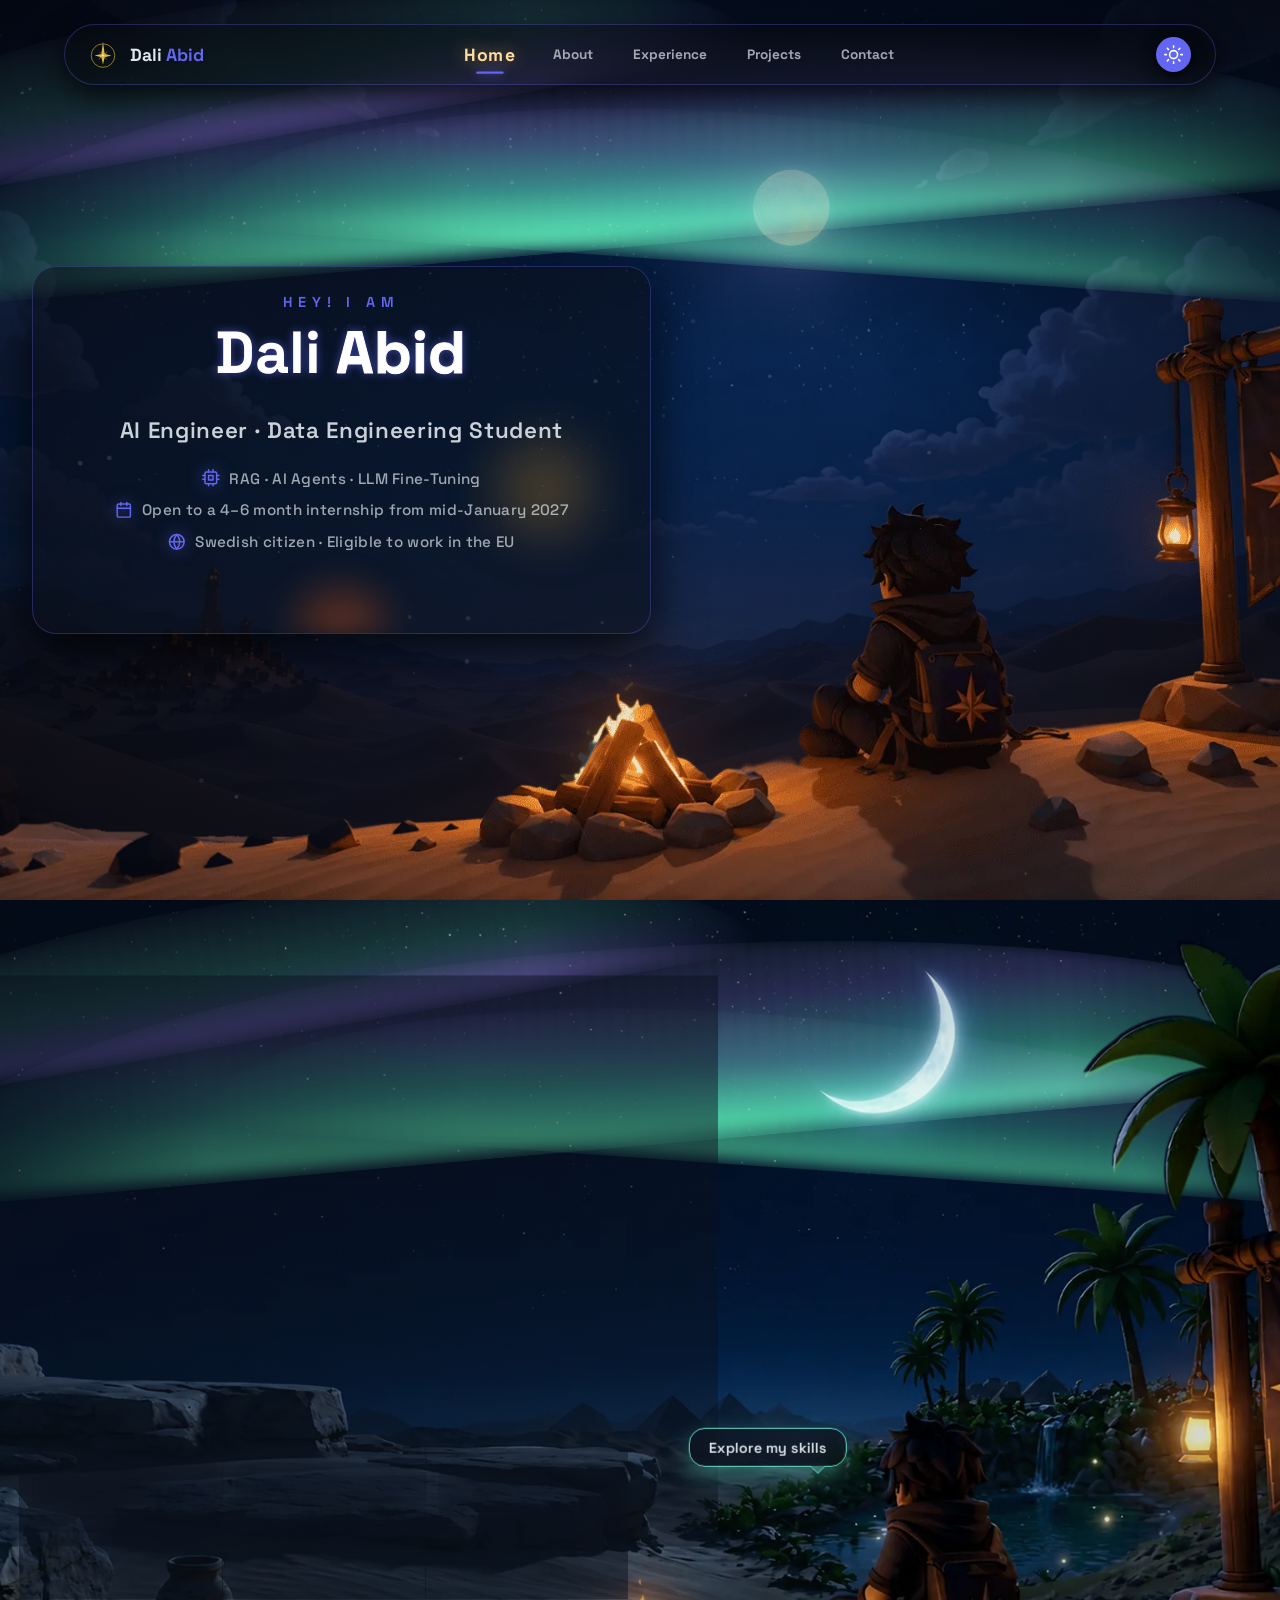
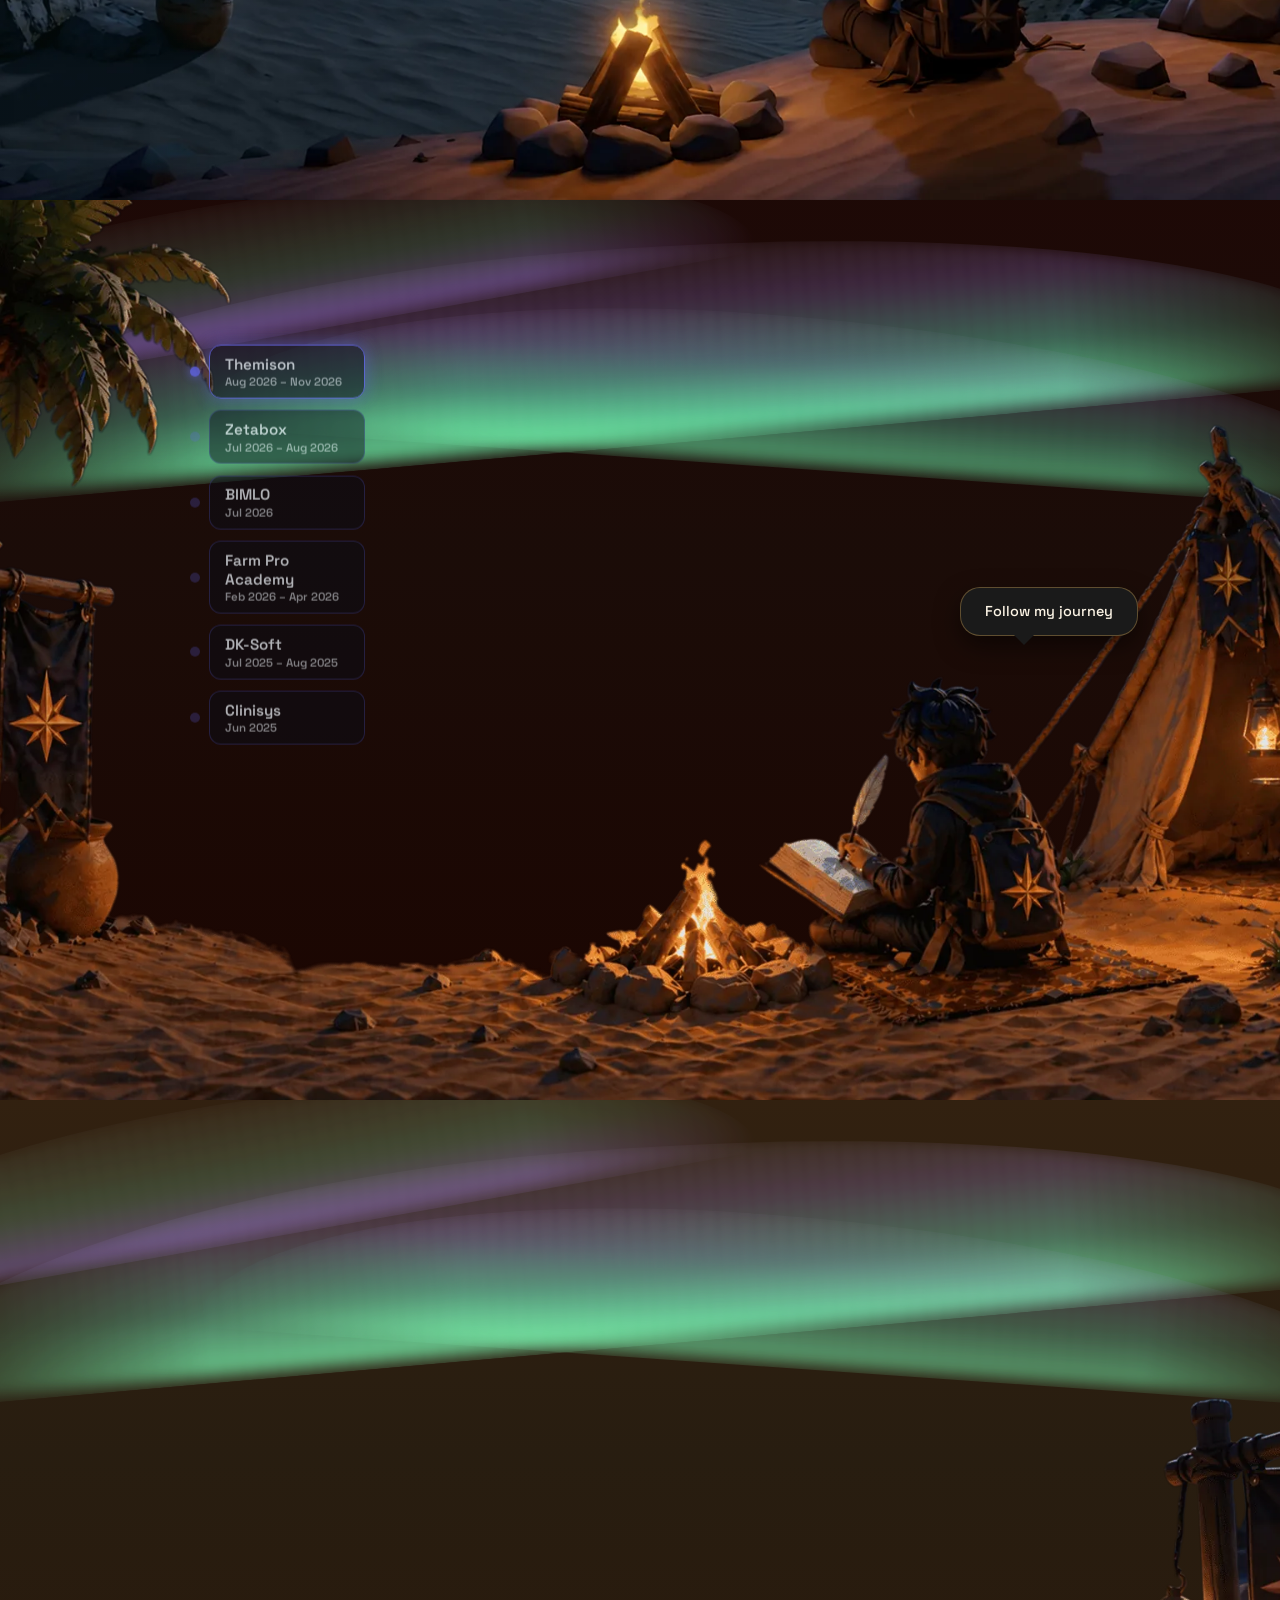
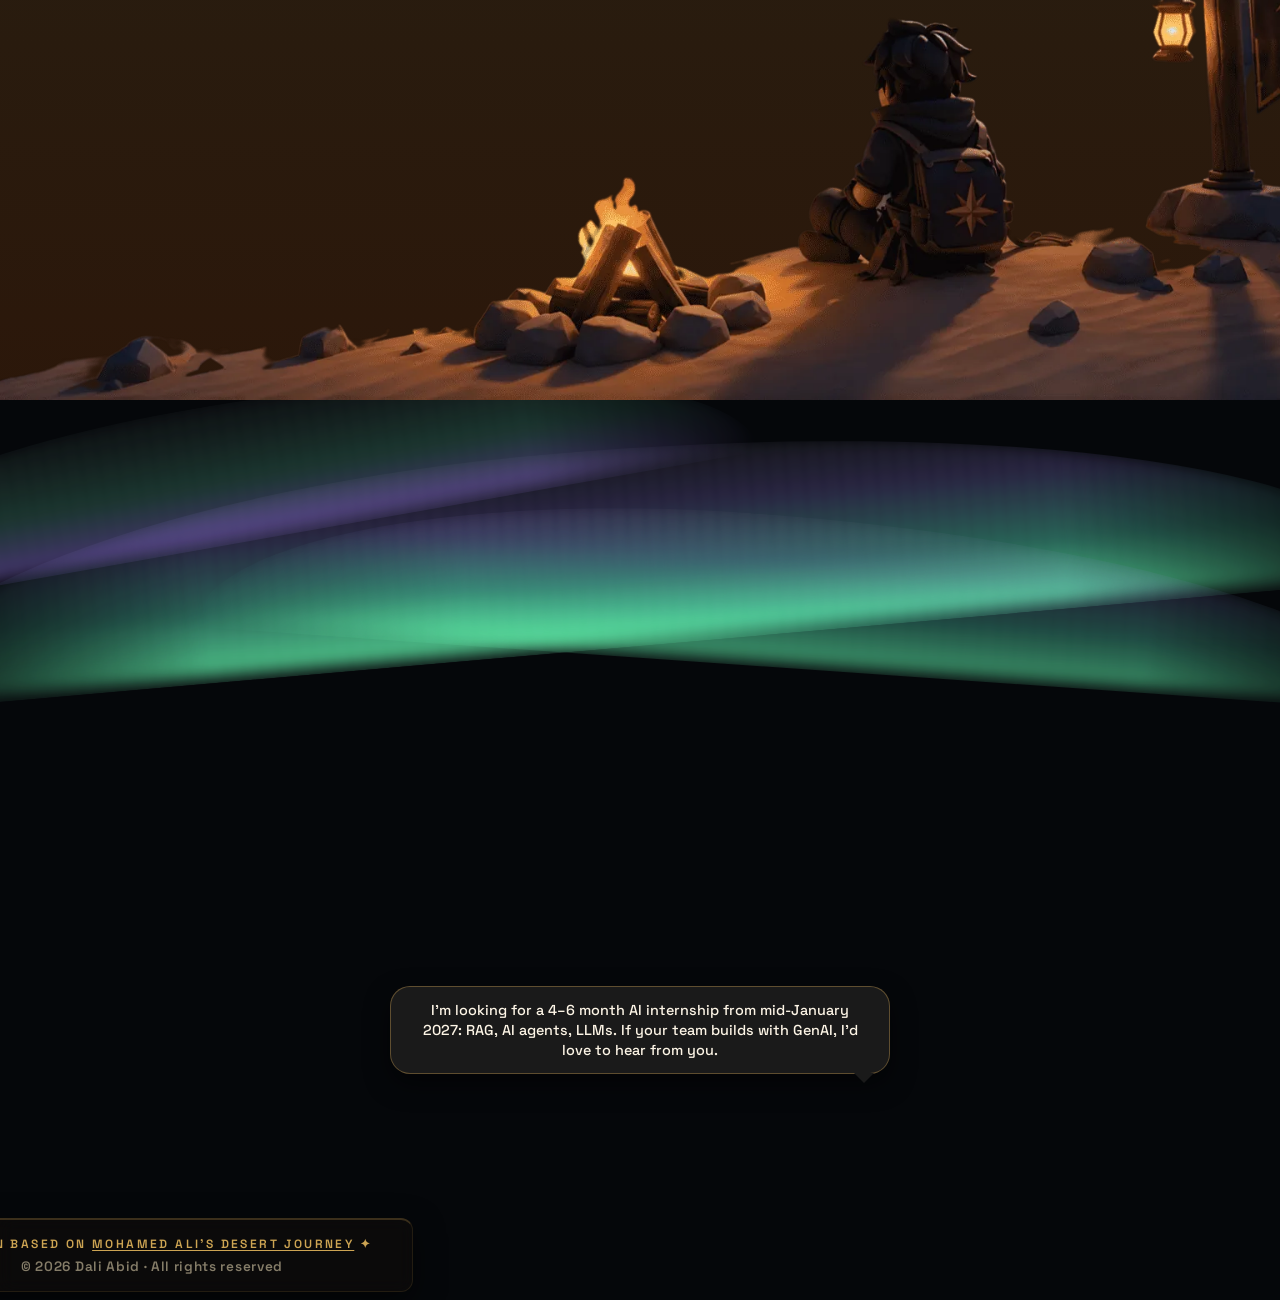
==== commit c0297be9: "Update CV: portfolio link in the header Co-Authored-By: Claude Opus 5.5 <noreply@anthropic.com>" ====
--- a/index.html
+++ b/index.html
@@ -31,7 +31,7 @@
       href="https://fonts.googleapis.com/css2?family=Space+Grotesk:wght@300;400;500;600;700&family=Inter:wght@300;400;500;600&family=Amiri:wght@400;700&family=Special+Elite&family=Dancing+Script:wght@400;700&display=swap"
       rel="stylesheet"
     />
-    <script type="module" crossorigin src="/assets/index-CPJBlVZC.js"></script>
+    <script type="module" crossorigin src="/assets/index-CqrbNm6l.js"></script>
     <link rel="stylesheet" crossorigin href="/assets/index-coXcgFTy.css">
   </head>
   <body>
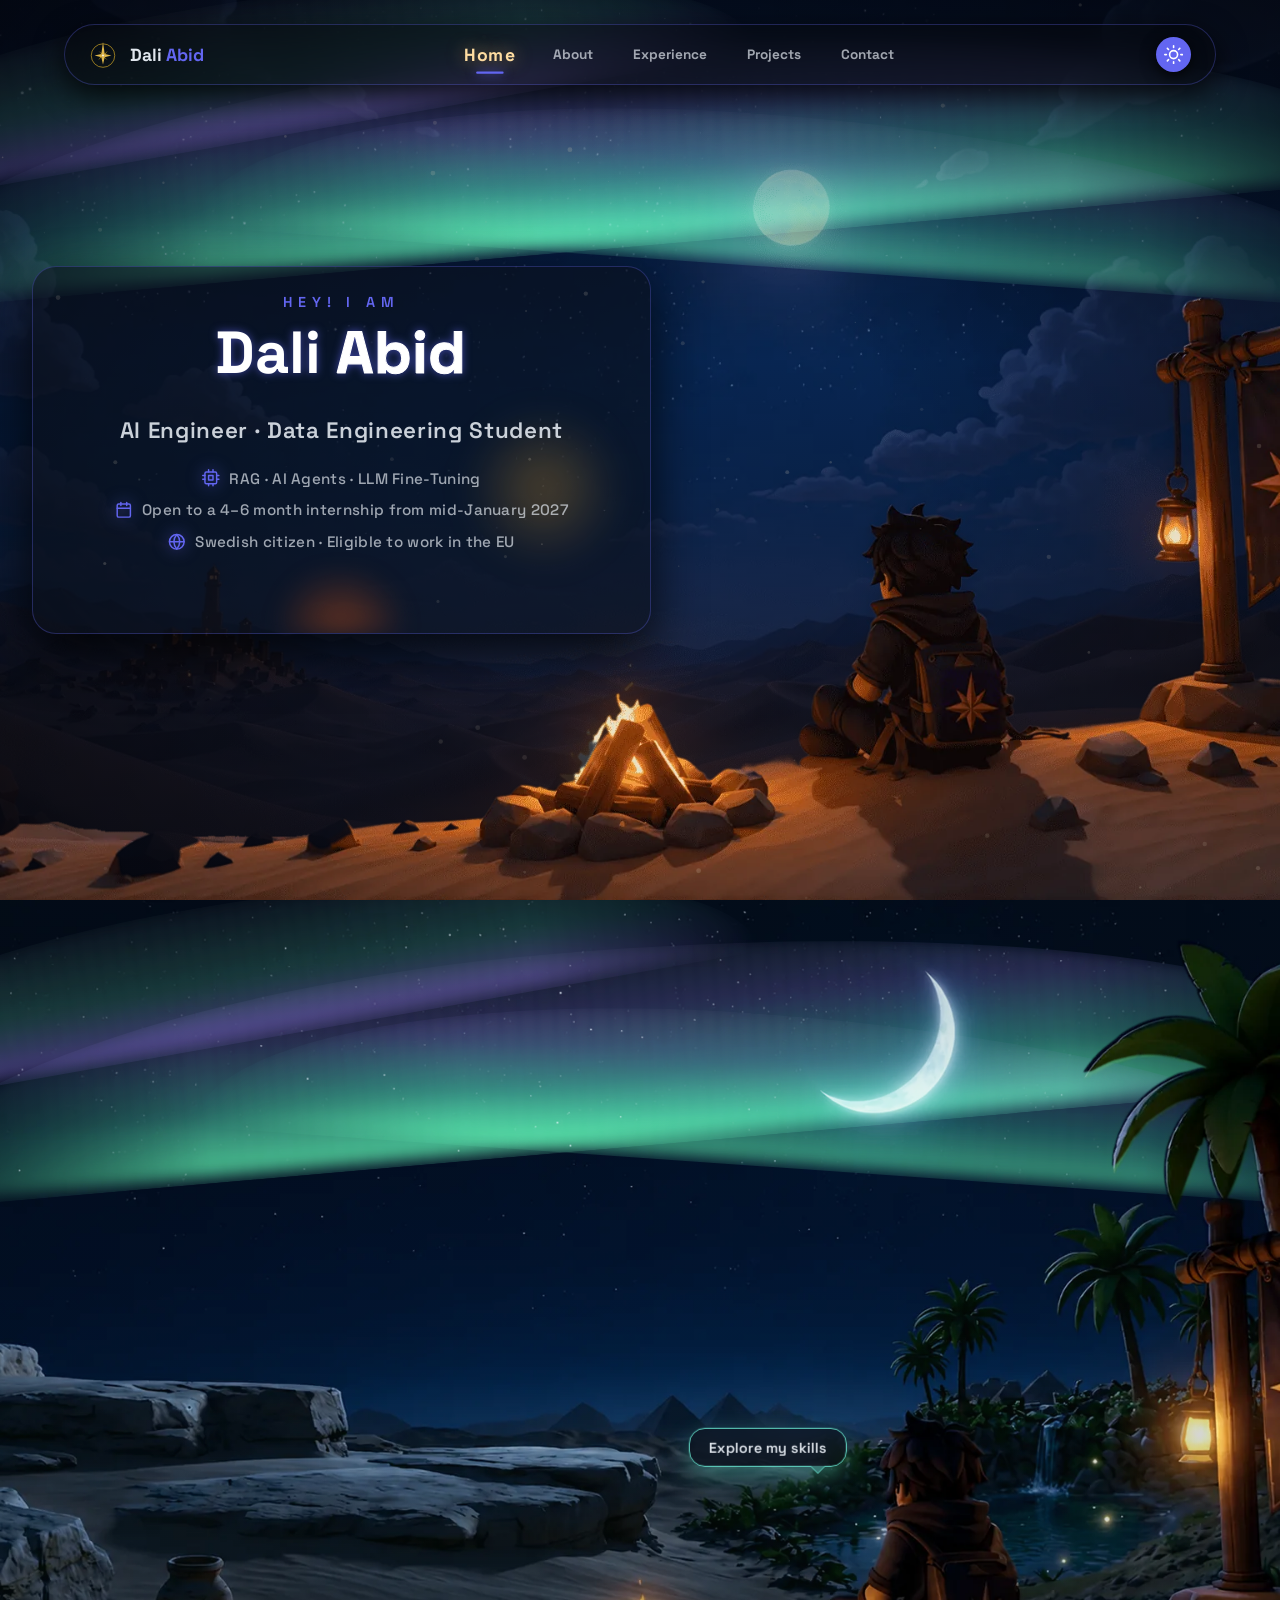
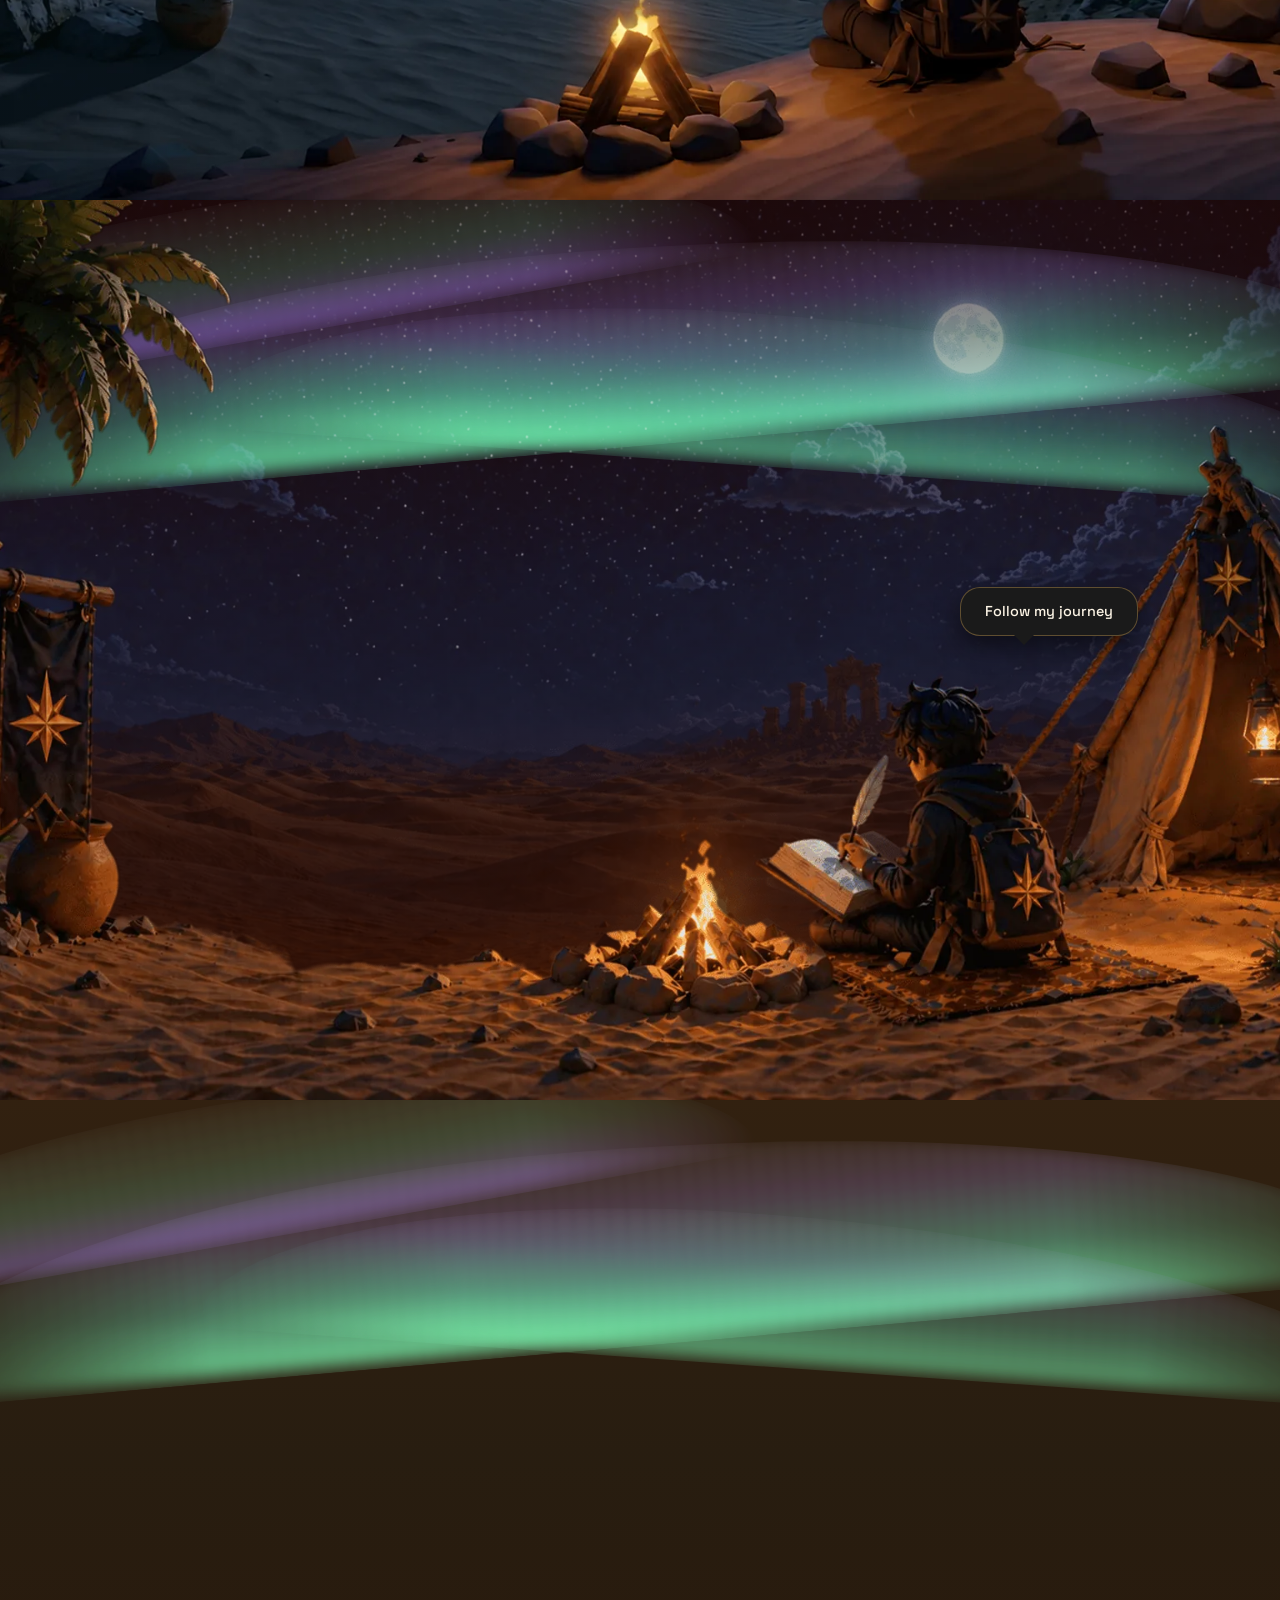
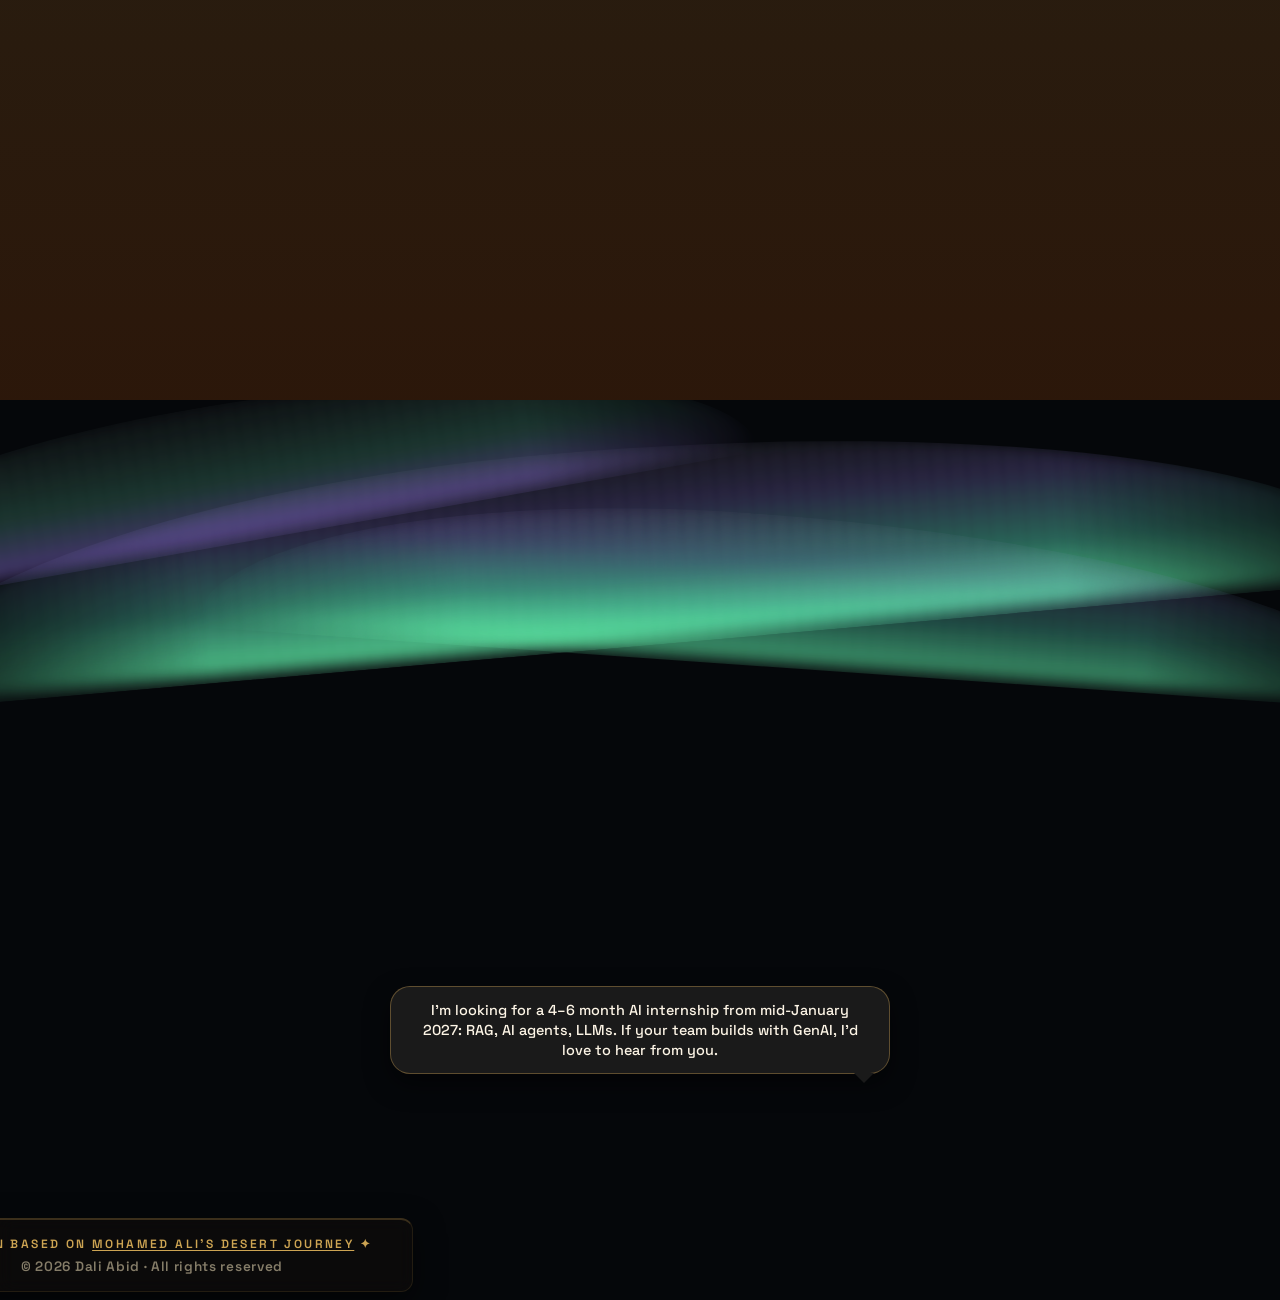
==== commit b276960a: "Add the GoatCounter visitor counter and click tracking Co-Authored-By: Claude Opus 5.5 <noreply@anth" ====
--- a/index.html
+++ b/index.html
@@ -31,7 +31,13 @@
       href="https://fonts.googleapis.com/css2?family=Space+Grotesk:wght@300;400;500;600;700&family=Inter:wght@300;400;500;600&family=Amiri:wght@400;700&family=Special+Elite&family=Dancing+Script:wght@400;700&display=swap"
       rel="stylesheet"
     />
-    <script type="module" crossorigin src="/assets/index-CqrbNm6l.js"></script>
+    <!-- Visitor counter: dashboard at https://daliabid.goatcounter.com (no cookies) -->
+    <script
+      data-goatcounter="https://daliabid.goatcounter.com/count"
+      async
+      src="https://gc.zgo.at/count.js"
+    ></script>
+    <script type="module" crossorigin src="/assets/index-npJz24DY.js"></script>
     <link rel="stylesheet" crossorigin href="/assets/index-coXcgFTy.css">
   </head>
   <body>
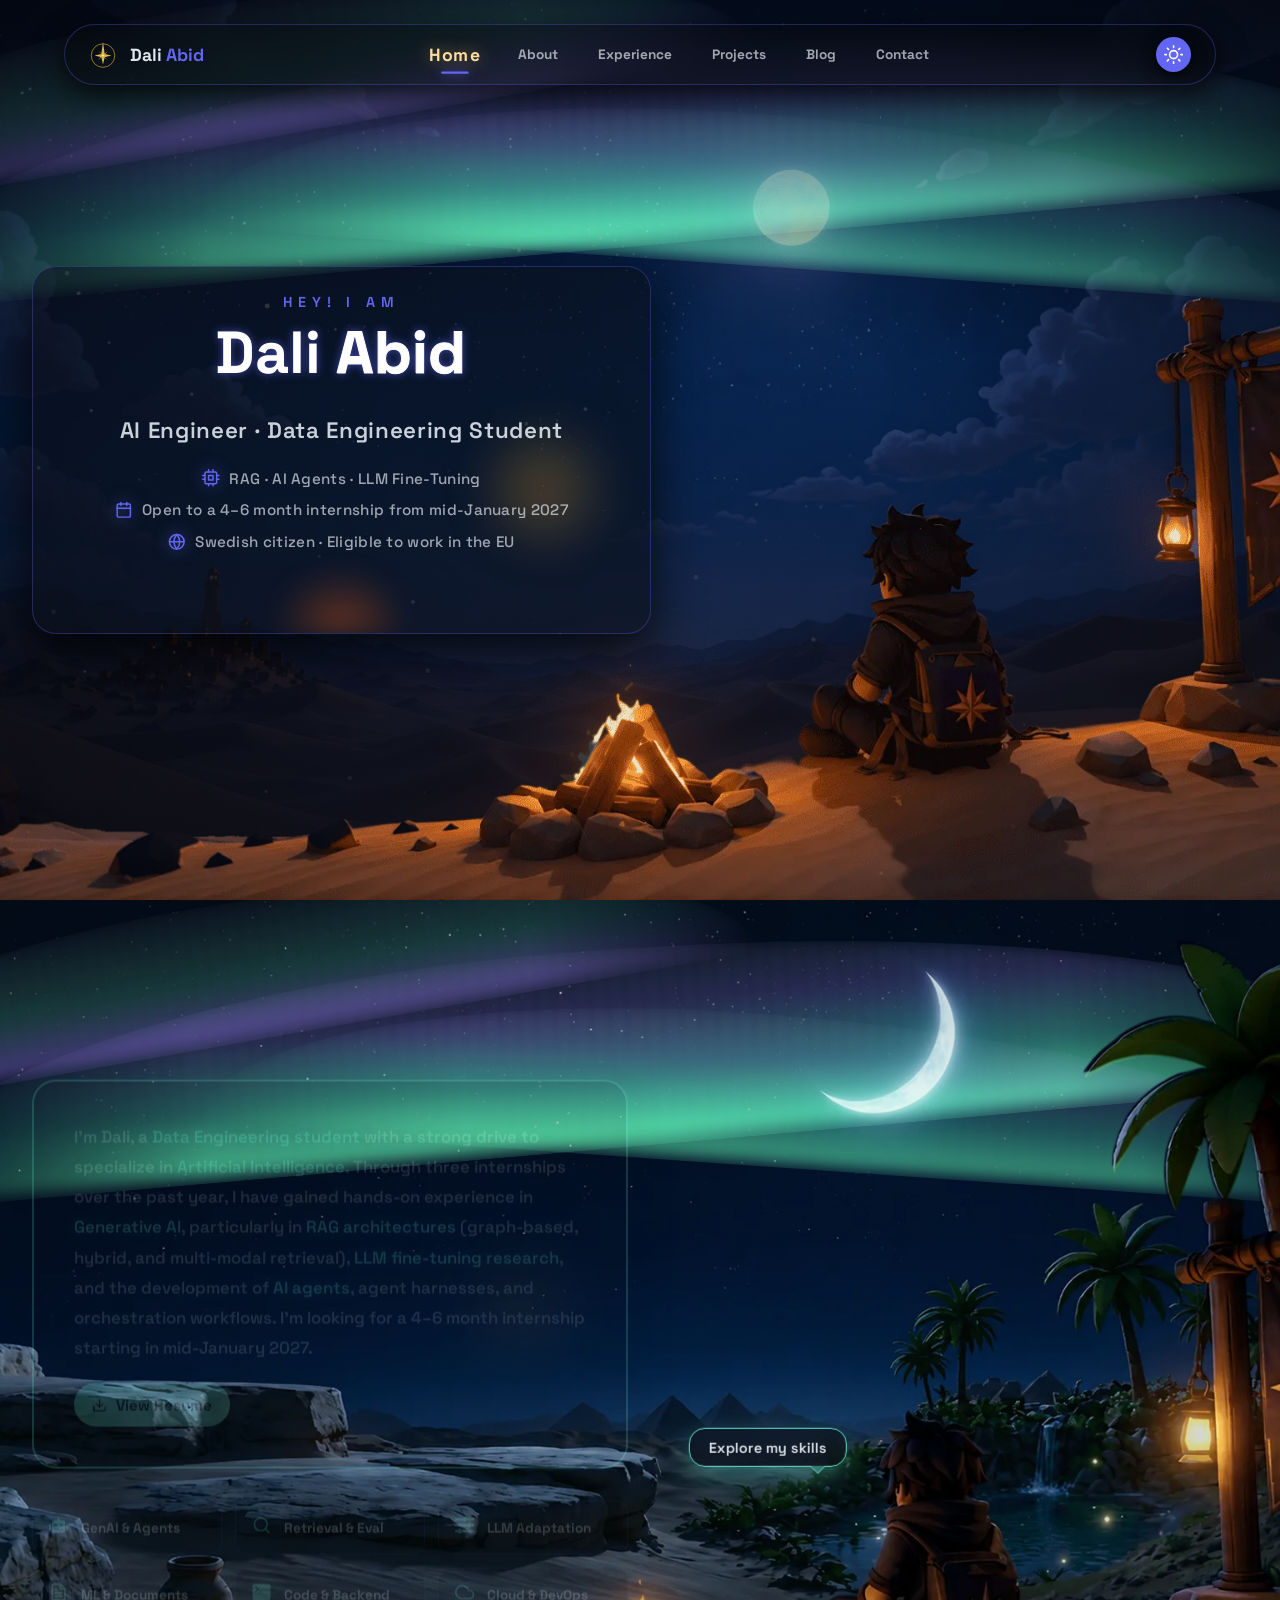
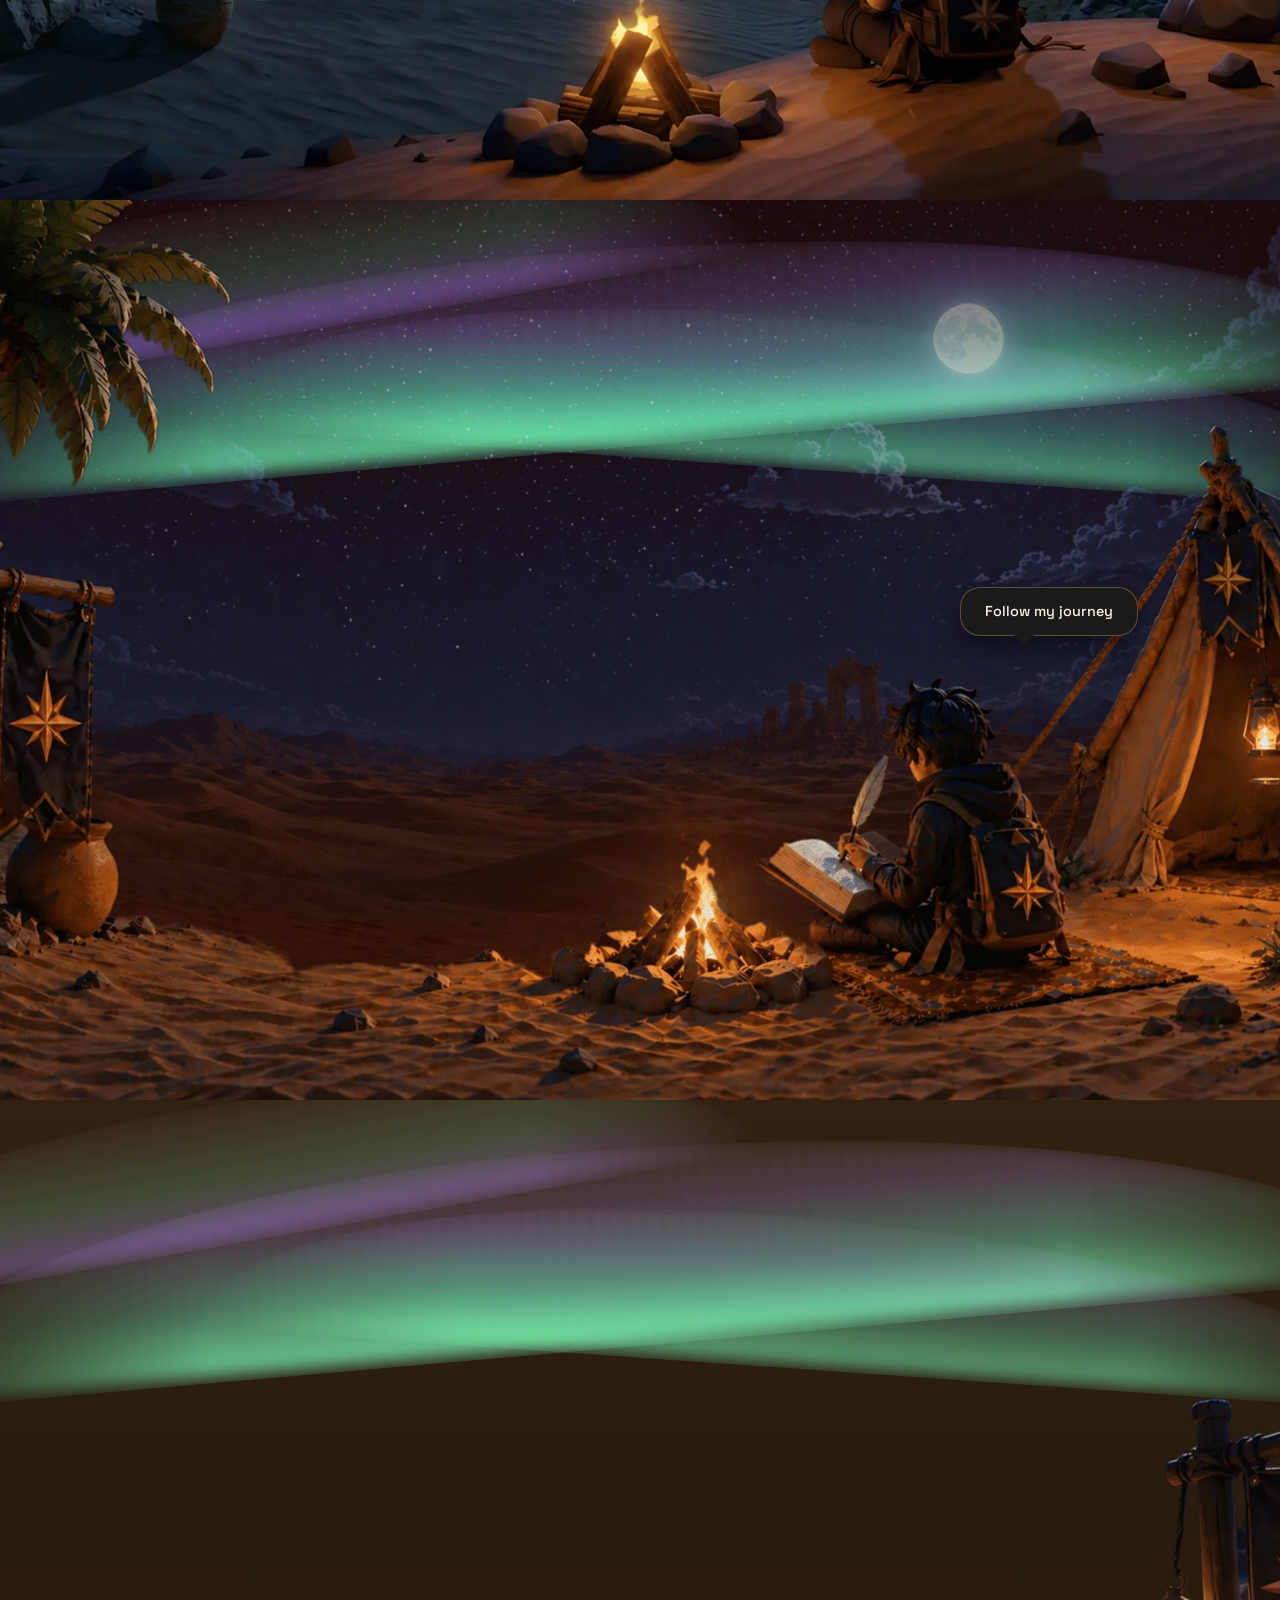
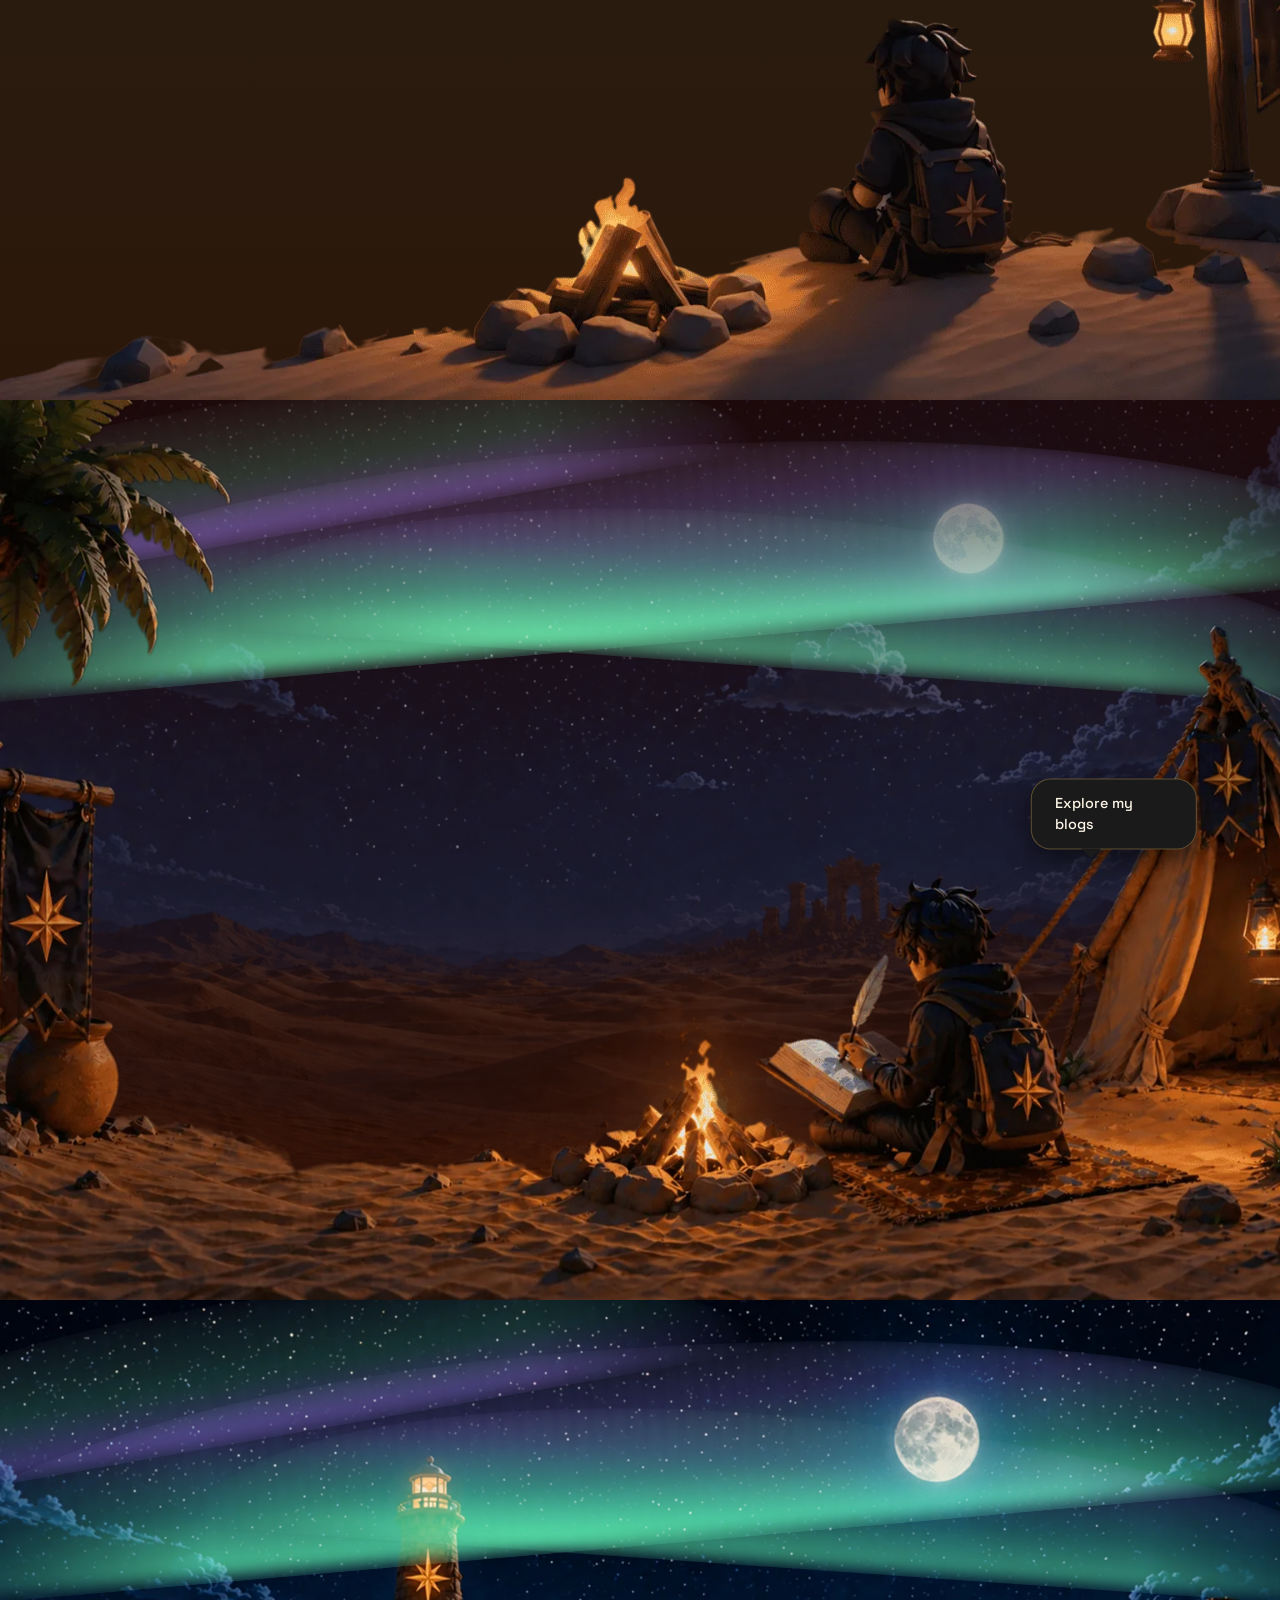
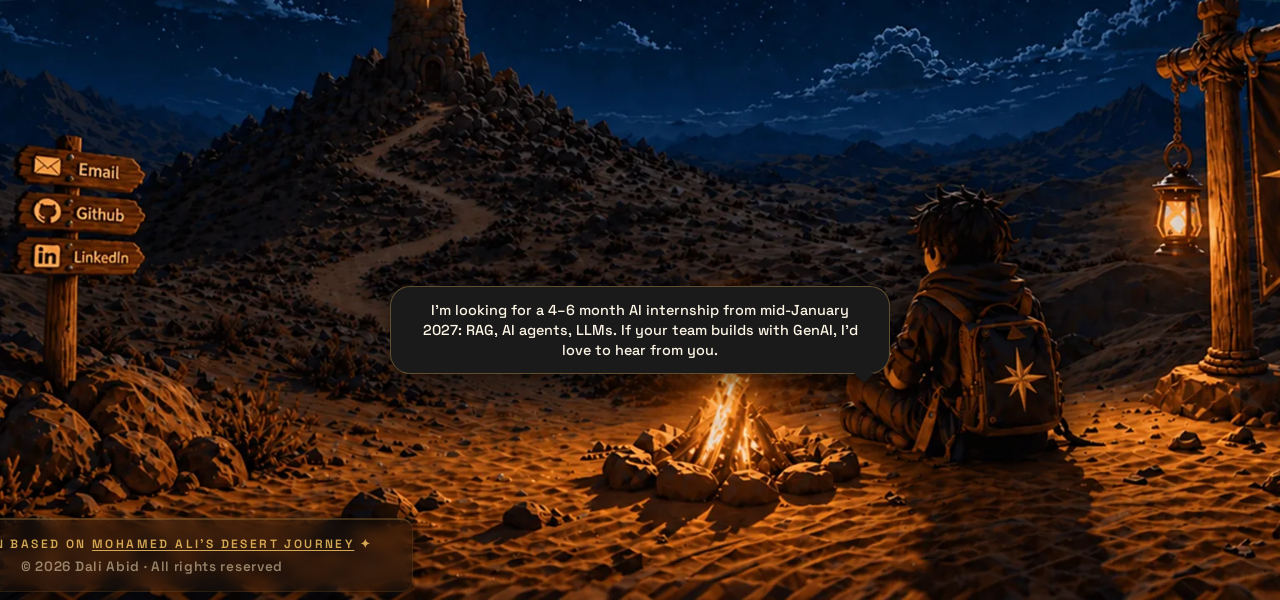
==== commit a222234a: "Blog: 3 posts (SOC alert triage, fine-tuning guide, tables in RAG)" ====
--- a/index.html
+++ b/index.html
@@ -37,8 +37,8 @@
       async
       src="https://gc.zgo.at/count.js"
     ></script>
-    <script type="module" crossorigin src="/assets/index-npJz24DY.js"></script>
-    <link rel="stylesheet" crossorigin href="/assets/index-coXcgFTy.css">
+    <script type="module" crossorigin src="/assets/index-GPpDAyKy.js"></script>
+    <link rel="stylesheet" crossorigin href="/assets/index-BuWx5ohe.css">
   </head>
   <body>
     <div id="root"></div>
--- a/assets/index-BuWx5ohe.css
+++ b/assets/index-BuWx5ohe.css
@@ -0,0 +1 @@
+*,*:before,*:after{box-sizing:border-box;margin:0;padding:0}@font-face{font-family:Efco Brookshire;src:url(/assets/EFCO-Brookshire-Regular-_hCPBRwS.ttf) format("truetype");font-weight:400;font-style:normal;font-display:swap}:root{--bg-color: #fdf5e6;--text-main: #3e2723;--text-dim: rgba(62, 39, 35, .7);--accent-color: #d4a574;--glass-bg: rgba(255, 255, 255, .6);--glass-border: rgba(166, 124, 82, .4);--card-bg: rgba(255, 248, 225, .8);--nav-bg: rgba(255, 255, 255, .3);--shadow: rgba(62, 39, 35, .15);--hero-text-fill: #3e2723;--hero-text-stroke: rgba(62, 39, 35, .4);--hero-accent-glow: rgba(212, 165, 116, .4);--project-surface: #f6e4c7;--project-surface-strong: #efe0bf;--project-border: rgba(121, 83, 39, .3);--project-border-strong: rgba(121, 83, 39, .62);--project-title: #6d3f1d;--project-text: #8b5c31;--project-highlight: #5a3216;--project-tag-bg: rgba(255, 248, 233, .9);--project-tag-text: #8a5d28;--project-shadow: rgba(92, 61, 35, .16);--project-button-bg: #f2e1be;--project-button-border: #b88f55;--project-button-text: #7a4b1b;--project-hover-surface: #ebd7ad;--project-hover-border: #a5783e;--oasis-green: #64dcc8;--oasis-green-glow: rgba(100, 220, 200, .4);--scroll-bg: #f5f5dc;--scroll-roll-bg: #d4bc96;--scroll-text: #3e2723;--scroll-accent: #8b0000;--scroll-border: #d2b48c;--scroll-inner-border: rgba(62, 39, 35, .1);scroll-behavior:smooth;overscroll-behavior-y:contain;scroll-snap-type:y mandatory}::-webkit-scrollbar{width:6px}::-webkit-scrollbar-track{background:var(--scroll-bg)}::-webkit-scrollbar-thumb{background:var(--scroll-accent);border-radius:4px;border:1px solid var(--scroll-border)}::-webkit-scrollbar-thumb:hover{filter:brightness(1.2)}.dark-mode{--bg-color: #05070a;--text-main: #e0e6ed;--text-dim: rgba(224, 230, 237, .7);--accent-color: #6366f1;--glass-bg: rgba(10, 15, 25, .6);--glass-border: rgba(99, 102, 241, .3);--card-bg: rgba(13, 18, 30, .5);--nav-bg: rgba(5, 7, 10, .5);--shadow: rgba(0, 0, 0, .8);--hero-text-fill: #ffffff;--hero-text-stroke: rgba(99, 102, 241, .5);--hero-accent-glow: rgba(99, 102, 241, .6);--project-surface: #2a1a10;--project-surface-strong: #311f13;--project-border: rgba(219, 171, 97, .24);--project-border-strong: rgba(219, 171, 97, .48);--project-title: #f4d6a2;--project-text: #e1b373;--project-highlight: #ffe0a9;--project-tag-bg: rgba(12, 8, 4, .7);--project-tag-text: #c7924c;--project-shadow: rgba(0, 0, 0, .55);--project-button-bg: #352213;--project-button-border: rgba(219, 171, 97, .28);--project-button-text: #f3d5a4;--project-hover-surface: #3c2618;--project-hover-border: rgba(219, 171, 97, .6);--scroll-bg: #0d0d0d;--scroll-roll-bg: #1a1a1a;--scroll-text: #1a150f;--scroll-accent: #8b4513;--scroll-border: rgba(139, 69, 19, .4);--scroll-inner-border: rgba(139, 69, 19, .2)}body{margin:0;font-family:Space Grotesk,sans-serif;font-weight:600;color:var(--text-main);background:var(--bg-color);overflow-x:hidden;transition:background-color .3s ease,color .3s ease;-webkit-font-smoothing:antialiased;text-rendering:optimizeLegibility}.hero-glass-box,.nav-container,.nav-link,.hero__intro,.hero__tagline,.hero__meta-item,.hero__meta-icon,.campfire-parchment,.sand-engraved-form,.road-sign-link,.desert-title,.desert-subtitle,.section-label{transition:background-color .4s ease-in-out,border-color .4s ease-in-out,color .4s ease-in-out,box-shadow .4s ease-in-out,backdrop-filter .4s ease-in-out,opacity .4s ease-in-out,transform .4s ease-in-out}a{color:inherit;text-decoration:none}button{background:none;border:none;color:inherit;cursor:pointer;font:inherit}.desert-world{position:relative}.desert-canvas{position:fixed;top:0;right:0;bottom:0;left:0;z-index:50;pointer-events:none}.desert-section{position:relative;width:100%;min-height:100vh;display:flex;align-items:center;justify-content:flex-start;background-size:cover;background-position:center;background-repeat:no-repeat;overflow:hidden;transform-origin:center center;scroll-snap-align:start;scroll-snap-stop:always}@media (min-width: 1024px){.desert-section{background-attachment:fixed}}.vignette-overlay{position:absolute;top:0;right:0;bottom:0;left:0;background:radial-gradient(circle at center,transparent 30%,rgba(0,0,0,.4) 100%);z-index:5;pointer-events:none}.section-overlay{position:absolute;top:0;right:0;bottom:0;left:0;z-index:1}.section-overlay--dark{background:linear-gradient(180deg,#060b19cc,#0e143066 40%,#060b19e6)}.section-overlay--golden{background:linear-gradient(180deg,#ffb43233,#fff0c81a 40%,#ffb43233)}.section-overlay--oasis{background:linear-gradient(180deg,#0a231e33,#0f372d1a 40%,#0a231e40)}.section-overlay--ruins{background:linear-gradient(180deg,#50321499,#78501e4d 40%,#3c1e0ab3)}.section-overlay--campfire{background:linear-gradient(180deg,#280a05b3,#3c140566 40%,#1e0500e6)}.section-overlay--warm{background:linear-gradient(180deg,#d4a5741a,#fff0c80d 40%,#d4a5741a)}.section-content{position:relative;z-index:10;max-width:1400px;width:100%;padding:3rem 2rem;margin:0 auto}.about-content{padding-top:0rem!important;margin-top:-5rem!important;justify-content:flex-start!important}.hero-parallax-container{position:relative;overflow:hidden}.section-inline-header{display:flex;flex-direction:column;align-items:center;text-align:center;gap:.3rem;padding:.5rem 0}.section-inline-header .desert-title{font-size:clamp(1.6rem,3.5vw,2.2rem);margin-bottom:.2rem}.section-inline-header .desert-subtitle{font-size:.9rem;opacity:.85}.hero-layer{position:absolute;top:0;right:0;bottom:0;left:0;transition:transform .1s ease-out}.hero-layer--bg{z-index:1}.hero-layer--fg{z-index:15;pointer-events:none}.hero-glass-box{background:var(--glass-bg);border:1px solid var(--glass-border);border-radius:24px;padding:1.2rem 1.5rem;width:fit-content;max-width:500px;box-shadow:0 20px 50px var(--shadow);animation:box-float 6s ease-in-out infinite;position:relative;overflow:hidden;display:flex;flex-direction:column;align-items:center;text-align:center}.fire-light-effect{position:absolute;bottom:0;left:50%;transform:translate(-50%);width:120px;height:60px;z-index:-1;background:radial-gradient(circle at 50% 100%,rgba(255,100,20,.4) 0%,transparent 80%);filter:blur(12px);pointer-events:none}.lantern-glow-effect{position:absolute;top:40%;right:5%;width:150px;height:150px;z-index:-1;background:radial-gradient(circle at center,rgba(255,180,50,.3) 0%,transparent 70%);filter:blur(20px);pointer-events:none}.hero__intro{font-family:Space Grotesk,sans-serif;font-size:.9rem;color:var(--accent-color);text-transform:uppercase;letter-spacing:.4em;margin-bottom:.5rem;font-weight:600}.desert-title{font-family:Space Grotesk,sans-serif;font-size:clamp(2.5rem,6vw,4rem);font-weight:700;color:var(--text-main);margin-bottom:1rem;letter-spacing:-.02em}.desert-title__accent{color:var(--accent-color);text-shadow:0 0 30px var(--accent-color)}.desert-subtitle{font-size:1.1rem;color:var(--text-dim);max-width:650px;margin-bottom:2rem;line-height:1.7}@media (max-width: 768px){.section-content{padding:3rem 1.2rem}.hero__name-line{font-size:clamp(2.5rem,10vw,4rem)}.disciplines-grid,.relic-grid,.parchment-grid{grid-template-columns:1fr}.beacon-links{flex-direction:column;align-items:center}}@media (max-width: 480px){.hero__tagline{font-size:1rem}.desert-title{font-size:clamp(1.6rem,6vw,2.5rem)}}.contact-content{padding-top:2rem!important;padding-bottom:2rem!important}.sand-engraved-form--mini{padding:1.2rem!important;border-radius:12px}.road-sign-link--mini{padding:.6rem!important;font-size:.8rem!important;height:auto!important;min-height:unset!important;border-radius:8px!important}.nav-logo{font-family:Space Grotesk,sans-serif;font-weight:700;color:var(--text-main);cursor:pointer;font-size:1.1rem}.nav-links{display:flex;gap:1rem}.nav-link{font-family:Space Grotesk,sans-serif;font-size:.85rem;font-weight:500;color:var(--text-dim);transition:all .4s cubic-bezier(.175,.885,.32,1.275);position:relative;padding:.2rem .5rem}.nav-link__num{font-size:.7rem;color:var(--accent-color);opacity:.6;margin-right:.3rem}.nav-link--active .nav-link__num{opacity:1}.campfire-interactive-area{position:absolute;top:86.3%;left:49.63%;transform:translate(-50%,-50%);width:100px;height:100px;cursor:pointer;z-index:30;border-radius:50%}.lantern-interactive-area{position:absolute;top:59.07%;left:83.54%;transform:translate(-50%,-50%);width:80px;height:80px;cursor:pointer;z-index:30;border-radius:50%}@keyframes fire-glow{0%,to{transform:translate(-50%) scale(1);opacity:.4}50%{transform:translate(-50%) scale(1.2);opacity:.6}}.interactive-note{position:absolute;top:-35px;left:50%;transform:translate(-50%) translateY(10px);background:#0a0f1ed9;-webkit-backdrop-filter:blur(4px);backdrop-filter:blur(4px);color:#fff;padding:5px 12px;border-radius:6px;font-size:.7rem;font-weight:600;white-space:nowrap;opacity:0;pointer-events:none;transition:all .3s cubic-bezier(.175,.885,.32,1.275);box-shadow:0 4px 15px #0000004d;border:1px solid rgba(255,255,255,.1)}.parol-bubble{background:#1a1a1a;padding:.8rem 1.5rem;border-radius:20px;border:1px solid rgba(255,200,100,.3);color:#fdf5e6;font-family:Space Grotesk,sans-serif;font-size:.9rem;font-weight:500;box-shadow:0 10px 25px #00000080;position:relative;display:flex;align-items:center;gap:.5rem;transition:all .3s ease;line-height:1.5}body:not(.dark-mode) .parol-bubble{background:#f4e4c1;color:#1a1a1a;border-color:#8b451333}.parol-bubble:after{content:"";position:absolute;bottom:-10px;left:30%;border-width:10px 10px 0 10px;border-style:solid;border-color:#1a1a1a transparent transparent transparent}body:not(.dark-mode) .parol-bubble:after{border-color:#f4e4c1 transparent transparent transparent}.parol-bubble--right-tail:after{left:auto;right:15px}.parol-bubble__arrow{transition:transform .3s ease}.parol-bubble:hover .parol-bubble__arrow{transform:translate(5px)}.boy-parol-bubble,.contact-parol-bubble{animation:bubble-float 4s ease-in-out infinite!important}@keyframes bubble-float{0%,to{transform:translate(-50%,-50%)}50%{transform:translate(-50%,-60%)}}.oasis-campfire{top:86.48%;left:49.68%}.oasis-lantern{top:59.35%;left:84.32%}.oasis-money-jar{top:77.78%;left:21.88%;width:120px;height:120px}.oasis-money-jar .interactive-note{top:50%;left:100%;transform:translateY(-50%) translate(10px)}.oasis-money-jar:hover .interactive-note{opacity:1;transform:translateY(-50%) translate(20px)}.blog-campfire{top:88%;left:54%}.blog-lantern{top:64%;left:89%}.blog-money-jar{top:81%;left:15%;width:100px;height:100px}.contact-campfire{top:88%;left:56%}.contact-lantern{top:59%;left:83%}.project-campfire{top:88%;left:50%}.project-lantern{top:59%;left:83%}.beacon-light-pulse{width:2px;height:2px;background:#fc6;border-radius:50%;box-shadow:0 0 50px 20px #fc60;opacity:0;pointer-events:none}.beacon-light-pulse.active{animation:beacon-ignite 2s ease-out}@keyframes beacon-ignite{0%{box-shadow:0 0 #fc6c;opacity:1;transform:translate(-50%,-50%) scale(1)}20%{box-shadow:0 0 100px 40px #fc69;opacity:1;transform:translate(-50%,-50%) scale(5)}to{box-shadow:0 0 200px 100px #fc60;opacity:0;transform:translate(-50%,-50%) scale(20)}}.hero-secret-interactive-area{position:absolute;top:70.18%;left:20%;width:100px;height:100px;cursor:help;z-index:20;cursor:pointer}.hero-night-secret-area{position:absolute;top:20%;left:23%;width:100px;height:100px;cursor:help;z-index:21;cursor:pointer}.campfire-interactive-area:hover .interactive-note,.lantern-interactive-area:hover .interactive-note,.oasis-campfire:hover .interactive-note,.oasis-lantern:hover .interactive-note,.blog-campfire:hover .interactive-note,.blog-lantern:hover .interactive-note,.contact-campfire:hover .interactive-note,.contact-lantern:hover .interactive-note,.project-campfire:hover .interactive-note,.project-lantern:hover .interactive-note,.hero-secret-interactive-area:hover .interactive-note,.hero-night-secret-area:hover .interactive-note{opacity:1;transform:translate(-50%) translateY(0)}.blog-money-jar .interactive-note{top:50%;left:100%;transform:translateY(-50%) translate(10px)}.blog-money-jar:hover .interactive-note{opacity:1;transform:translateY(-50%) translate(20px)}.road-sign-interactive:hover .interactive-note{opacity:1;transform:translateY(-50%) translate(20px)!important}.aurora{position:absolute;top:0;right:0;bottom:35%;left:0;z-index:2;pointer-events:none;overflow:hidden;opacity:0;transition:opacity 1.2s ease-in-out;mix-blend-mode:screen;-webkit-mask-image:linear-gradient(to bottom,#000 0%,#000 40%,transparent 100%);mask-image:linear-gradient(to bottom,#000 0%,#000 40%,transparent 100%)}.aurora--on{opacity:.9}.aurora__band{position:absolute;left:-10%;width:120%;height:34%;background:linear-gradient(to top,transparent 0%,rgba(90,255,170,.85) 7%,rgba(70,235,190,.4) 35%,rgba(130,100,255,.2) 70%,transparent 100%);-webkit-mask-image:linear-gradient(90deg,transparent 0%,#000 22%,#000 78%,transparent 100%);mask-image:linear-gradient(90deg,transparent 0%,#000 22%,#000 78%,transparent 100%);border-radius:45% 55% 0 0/100% 100% 0 0;filter:blur(7px);transform-origin:bottom center;animation:aurora-wave 16s ease-in-out infinite alternate}.aurora__band:after{content:"";position:absolute;top:0;right:0;bottom:0;left:0;background:repeating-linear-gradient(90deg,rgba(255,255,255,.28) 0 4px,transparent 4px 18px);mix-blend-mode:overlay;border-radius:inherit}.aurora__band--1{top:8%;rotate:-5deg}.aurora__band--2{top:20%;left:15%;width:95%;height:26%;rotate:4deg;opacity:.75;animation-duration:21s;animation-delay:-7s}.aurora__band--3{top:0%;left:-20%;width:80%;height:24%;rotate:-10deg;opacity:.6;background:linear-gradient(to top,transparent 0%,rgba(150,110,255,.7) 8%,rgba(90,255,190,.3) 45%,transparent 100%);animation-duration:27s;animation-delay:-13s}@keyframes aurora-wave{0%{transform:translate(-4%) skew(-14deg) scaleY(.85)}50%{transform:translate(2%) skew(9deg) scaleY(1.15)}to{transform:translate(5%) skew(-6deg) scaleY(1)}}@media (prefers-reduced-motion: reduce){.aurora__band{animation:none}}.animated-name-svg{width:100%;height:auto;overflow:visible}.animated-text{font-family:Space Grotesk,sans-serif;font-size:110px;font-weight:700;fill:transparent;stroke:var(--hero-text-stroke);stroke-width:2px;stroke-dasharray:1000;stroke-dashoffset:1000;animation:draw-name 3s ease-in-out forwards,fill-name 1s ease-in-out 3s forwards;filter:drop-shadow(0 0 8px var(--hero-accent-glow))}.animated-text--accent{font-size:110px;stroke:var(--hero-text-fill);animation-delay:1s,4s}@keyframes draw-name{0%{stroke-dashoffset:1000}to{stroke-dashoffset:0}}@keyframes fill-name{0%{fill:transparent}to{fill:var(--hero-text-fill);stroke:transparent}}.oasis-water-card,.ruin-stone-card,.campfire-parchment{background:var(--card-bg);-webkit-backdrop-filter:blur(16px);backdrop-filter:blur(16px);border:1px solid var(--glass-border);border-radius:16px;padding:1.5rem;transition:all .4s cubic-bezier(.25,.8,.25,1);box-shadow:0 10px 30px var(--shadow)}.oasis-water-card:hover,.ruin-stone-card:hover,.campfire-parchment:hover{transform:translateY(-8px);border-color:var(--accent-color);box-shadow:0 20px 40px var(--shadow),0 0 20px var(--accent-color)}@keyframes box-float{0%,to{transform:translateY(0)}50%{transform:translateY(-15px)}}.hero-content{display:flex;flex-direction:column;align-items:flex-start;text-align:left;min-height:100vh;justify-content:center;padding-left:2rem;padding-right:2rem;max-width:1400px;opacity:0;transform:translateY(30px);transition:all 1.2s cubic-bezier(.25,.8,.25,1);z-index:10!important}.about-content{justify-content:flex-start!important;align-items:flex-start!important;padding-top:2rem!important;padding-bottom:2rem!important;min-height:auto}.hero-content--visible{opacity:1;transform:translateY(0)}.hero__badge{display:inline-flex;align-items:center;gap:.6rem;padding:.5rem 1.2rem;background:#d4a57414;-webkit-backdrop-filter:blur(12px);backdrop-filter:blur(12px);border:1px solid rgba(212,165,116,.2);border-radius:100px;font-size:.8rem;font-weight:500;color:#d4a574;margin-bottom:2.5rem;letter-spacing:.08em;text-transform:uppercase;box-shadow:0 4px 20px #0003}.hero__badge-dot{width:6px;height:6px;border-radius:50%;background:#d4a574;animation:pulse-dot 2s ease-in-out infinite;box-shadow:0 0 8px #d4a574}@keyframes pulse-dot{0%,to{opacity:.5;transform:scale(1)}50%{opacity:1;transform:scale(1.5)}}.hero__name{font-family:Space Grotesk,sans-serif;margin-bottom:1.2rem;display:flex;flex-direction:column;position:relative;cursor:default}.hero__name-line{display:block;font-size:clamp(3.5rem,8vw,6.5rem);color:#fffffff2;letter-spacing:.02em;line-height:1.05;font-weight:300;text-shadow:0 0 10px rgba(180,200,255,.3),0 0 20px rgba(180,200,255,.1);transition:all .5s ease}.hero__name-line--accent{background:linear-gradient(135deg,#e0e8ff,#8ba6ff,#fff);-webkit-background-clip:text;-webkit-text-fill-color:transparent;background-clip:text;text-shadow:none;filter:drop-shadow(0 0 15px rgba(139,166,255,.5));font-weight:600}.hero__name:hover .hero__name-line{text-shadow:0 0 5px #fff,0 0 15px #8ba6ff,0 0 30px #8ba6ff,0 0 50px rgba(139,166,255,.8);letter-spacing:.08em}.hero__tagline{font-family:Space Grotesk,sans-serif;font-size:clamp(1.1rem,3vw,1.4rem);font-weight:600;color:var(--text-main);margin-bottom:1.5rem;letter-spacing:.03em;opacity:.9}.hero__meta{display:flex;flex-direction:column;align-items:center;gap:.8rem;margin-bottom:3.5rem}.hero__meta-item{display:inline-flex;align-items:center;gap:.6rem;font-size:.95rem;color:var(--text-dim);font-weight:500;letter-spacing:.02em}.hero__meta-icon{font-size:1.1rem;color:var(--accent-color);filter:drop-shadow(0 0 8px var(--hero-accent-glow))}.hero__cta{display:inline-flex;align-items:center;gap:.6rem;padding:.7rem 1.6rem;background:#c8d7ff0d;backdrop-filter:blur(12px);-webkit-backdrop-filter:blur(12px);border:1px solid rgba(200,220,255,.3);border-radius:8px;color:#d8e2ff;font-weight:500;font-size:.8rem;letter-spacing:.15em;text-transform:uppercase;transition:all .4s cubic-bezier(.25,.8,.25,1);position:absolute;overflow:hidden;bottom:3rem;right:3rem;z-index:20;box-shadow:0 0 15px #8ba6ff1a;animation:moonlight-pulse 4s ease-in-out infinite}.hero__cta:before{content:"";position:absolute;top:0;left:-100%;width:100%;height:100%;background:linear-gradient(90deg,transparent,rgba(255,255,255,.2),transparent);transition:all .6s ease}.hero__cta:hover:before{left:100%}.hero__cta:hover{background:#c8d7ff26;border-color:#fff;box-shadow:0 0 25px #8ba6ff66,inset 0 0 10px #fff3;transform:translateY(-3px);color:#fff}.hero__cta-icon{font-size:1.2rem;transition:transform .3s ease;filter:drop-shadow(0 0 5px rgba(255,255,255,.5))}.hero__cta:hover .hero__cta-icon{transform:translate(6px) rotate(15deg)}@keyframes moonlight-pulse{0%,to{box-shadow:0 0 15px #8ba6ff1a;border-color:#c8dcff33}50%{box-shadow:0 0 30px #8ba6ff4d;border-color:#c8dcff80}}.hero__stars{position:absolute;top:0;right:0;bottom:0;left:0;z-index:2;pointer-events:none;overflow:hidden}.hero__star{position:absolute;width:2px;height:2px;background:#fff;border-radius:50%;box-shadow:0 0 6px #fff,0 0 12px #8ba6ff;opacity:0;animation:star-twinkle linear infinite}@keyframes star-twinkle{0%{opacity:0;transform:translateY(0) scale(.5)}50%{opacity:.8;transform:translateY(-15px) scale(1.2)}to{opacity:0;transform:translateY(-30px) scale(.5)}}.hero__scroll-hint{position:absolute;z-index:20;bottom:3rem;display:flex;flex-direction:column;align-items:center;gap:.8rem;opacity:.6;animation:fade-hint 2.5s ease-in-out infinite;left:clamp(2rem,8vw,10rem)}.hero__scroll-mouse{width:22px;height:36px;border:2px solid rgba(212,165,116,.6);border-radius:12px;position:relative}.hero__scroll-wheel{width:4px;height:8px;background:#d4a574;border-radius:4px;position:absolute;top:6px;left:50%;transform:translate(-50%);animation:scroll-wheel 1.5s ease-in-out infinite}@keyframes scroll-wheel{0%{opacity:1;transform:translate(-50%) translateY(0)}to{opacity:0;transform:translate(-50%) translateY(10px)}}.hero__scroll-hint span{font-size:.75rem;color:#d4a574;letter-spacing:.15em;text-transform:uppercase}@keyframes fade-hint{0%,to{opacity:.3}50%{opacity:.7}}.about-content{padding-top:1rem;padding-bottom:1rem}.oasis-water-card{padding:.8rem 1.2rem;margin-bottom:1rem;background:#0f2d2859;backdrop-filter:blur(20px);-webkit-backdrop-filter:blur(20px);border:1px solid rgba(100,220,200,.2);border-radius:12px;box-shadow:0 5px 15px #0000004d;position:relative;overflow:hidden;transition:all .5s ease;font-size:.95rem;line-height:2.8;color:#dcf5f0e6}.oasis-glass-card{background:var(--card-bg);-webkit-backdrop-filter:blur(12px);backdrop-filter:blur(12px);border:2px solid var(--accent-color);border-radius:24px;padding:2.5rem;box-shadow:0 25px 60px var(--shadow);position:relative;overflow:hidden;transition:all .6s cubic-bezier(.25,.8,.25,1);max-width:650px;margin:0 0 .5rem}.dark-mode .oasis-glass-card{background:var(--card-bg);border-color:var(--oasis-green);box-shadow:0 25px 60px #0006}.oasis-intro-text p{font-size:1.05rem;line-height:1.8;color:var(--text-dim)}.oasis-intro-text strong{color:var(--accent-color);text-shadow:0 0 10px var(--hero-accent-glow);font-weight:700}.resume-action-btn{display:inline-flex;align-items:center;gap:.6rem;margin-top:1.2rem;padding:.8rem 1.1rem;border-radius:999px;background:linear-gradient(135deg,var(--accent-color),#f0c27b);color:#fff;font-weight:700;font-size:.95rem;text-decoration:none;box-shadow:0 12px 28px #78542933;transition:transform .25s ease,box-shadow .25s ease,filter .25s ease;width:fit-content}.resume-action-btn:hover{transform:translateY(-2px);box-shadow:0 16px 32px #78542947;filter:brightness(1.04)}.dark-mode .resume-action-btn{background:linear-gradient(135deg,var(--oasis-green),#7de1c8);color:#06231f;box-shadow:0 12px 28px #00000047}.dark-mode .oasis-intro-text strong{color:var(--oasis-green)!important;text-shadow:0 0 15px var(--oasis-green-glow);font-weight:600}.oasis-water-card strong{color:#64dcc8;font-weight:500}.oasis-water-card:before{content:"";position:absolute;top:0;right:0;bottom:0;left:0;background:radial-gradient(circle at 50% 0%,rgba(100,220,200,.2),transparent 70%);opacity:0;transition:opacity .5s ease;pointer-events:none}.oasis-water-card:hover{transform:translateY(-5px);box-shadow:0 15px 50px #0006,inset 0 0 30px #64dcc826;border-color:#64dcc866}.hero-glass-box{padding:1.6rem 2.4rem!important;width:fit-content;max-width:min(680px,100%)}.oasis-water-card:hover:before{opacity:1;animation:ripple-expand 2s ease-out infinite}@keyframes ripple-expand{0%{transform:scale(.8);opacity:1}to{transform:scale(1.5);opacity:0}}.about-layout{display:grid;grid-template-columns:1fr 1fr;gap:1.5rem;align-items:flex-start;width:100%;max-width:1300px}.about-left-col{display:flex;flex-direction:column;gap:1.5rem}.about-right-col{position:sticky;top:100px;min-height:300px}.disciplines-grid-3{display:grid;grid-template-columns:repeat(3,1fr);gap:.8rem;max-width:650px;width:100%}.oasis-rock-card-pill{background:var(--card-bg);-webkit-backdrop-filter:blur(12px);backdrop-filter:blur(12px);border:1px solid var(--glass-border);border-radius:12px;padding:.8rem 1rem;display:flex;align-items:center;gap:.8rem;cursor:pointer;transition:all .3s cubic-bezier(.4,0,.2,1);min-height:54px}.oasis-rock-card-pill--locked{cursor:not-allowed;opacity:.5}.oasis-rock-card-pill--locked:hover{transform:none!important;border-color:var(--glass-border)!important}.oasis-rock-card-pill:hover{background:var(--glass-bg);transform:translateY(-2px);border-color:var(--accent-color)}.oasis-rock-card-pill.active{background:var(--glass-bg);border-color:var(--accent-color);box-shadow:0 0 20px var(--oasis-green-glow)}.dark-mode .oasis-rock-card-pill:hover,.dark-mode .oasis-rock-card-pill.active{border-color:var(--oasis-green)}.oasis-rock-card__icon-mini{font-size:1.2rem;color:var(--accent-color);filter:drop-shadow(0 0 5px var(--hero-accent-glow));transition:color .4s ease}.dark-mode .oasis-rock-card__icon-mini{color:var(--oasis-green);filter:drop-shadow(0 0 10px var(--oasis-green-glow))}.oasis-rock-card__title-mini{font-size:.85rem;font-weight:700;color:var(--text-main);white-space:nowrap}.oasis-detail-card{background:var(--card-bg);-webkit-backdrop-filter:blur(25px);backdrop-filter:blur(25px);border:1px solid var(--glass-border);border-radius:20px;padding:1.5rem;box-shadow:0 20px 50px var(--shadow);max-width:400px;width:100%}.oasis-detail-card__header{display:flex;align-items:center;gap:1.2rem;margin-bottom:1.2rem;border-bottom:1px solid var(--glass-border);padding-bottom:1rem;margin-bottom:1.5rem}.oasis-detail-card__icon{font-size:2rem;color:var(--accent-color);filter:drop-shadow(0 0 10px var(--hero-accent-glow));transition:color .4s ease}.dark-mode .oasis-detail-card__icon{color:var(--oasis-green);filter:drop-shadow(0 0 15px var(--oasis-green-glow))}.oasis-detail-card__title{font-size:1.2rem;font-weight:800;color:var(--text-main);margin:0;letter-spacing:.02em}.oasis-speech-bubble{position:absolute;top:63%;left:60%;transform:translate(-50%,-100%);background:var(--card-bg);-webkit-backdrop-filter:blur(10px);backdrop-filter:blur(10px);border:1px solid var(--accent-color);border-radius:16px;padding:.6rem 1.2rem;color:var(--text-main);font-size:.9rem;font-weight:600;box-shadow:0 10px 25px var(--shadow);z-index:50;animation:float-bubble 3s ease-in-out infinite;pointer-events:none;transition:all .4s ease}.dark-mode .oasis-speech-bubble{border-color:var(--oasis-green);box-shadow:0 10px 25px var(--oasis-green-glow)}.speech-bubble-tail{position:absolute;bottom:-8px;right:20px;width:0;height:0;border-left:8px solid transparent;border-right:8px solid transparent;border-top:8px solid var(--accent-color)}.dark-mode .speech-bubble-tail{border-top-color:var(--oasis-green)}.speech-bubble-tail:after{content:"";position:absolute;bottom:1px;left:-7px;border-left:7px solid transparent;border-right:7px solid transparent;border-top:7px solid var(--card-bg)}@keyframes float-bubble{0%,to{transform:translate(-50%,-100%) translateY(0)}50%{transform:translate(-50%,-100%) translateY(-10px)}}@keyframes notice-pulse{0%{opacity:.5;transform:scale(1)}50%{opacity:1;transform:scale(1.1)}to{opacity:.5;transform:scale(1)}}@keyframes fadeIn{0%{opacity:0;transform:translateY(10px)}to{opacity:1;transform:translateY(0)}}.animate-in{animation:detail-reveal .5s cubic-bezier(.4,0,.2,1) forwards}@keyframes detail-reveal{0%{opacity:0;transform:translate(20px)}to{opacity:1;transform:translate(0)}}.oasis-rock-card__icon{font-size:1.8rem;margin-bottom:.2rem;color:var(--oasis-green);filter:drop-shadow(0 0 10px var(--oasis-green-glow));display:flex;align-items:center;justify-content:flex-start}.oasis-rock-card__title{font-family:Space Grotesk,sans-serif;font-size:1rem;font-weight:700;color:var(--oasis-green);margin:0}.oasis-rock-card__skills{display:flex;flex-wrap:wrap;gap:.4rem}.disciplines-grid{display:grid;grid-template-columns:repeat(5,1fr);gap:1rem;width:100%;max-width:1200px;margin:0;padding:1rem 0}.oasis-rock-card--locked{opacity:.5;border-style:dashed}.oasis-rock-card:hover{border-radius:25px 15px 30px 20px;background:#192823cc;border-color:#64dcc84d;transform:translateY(-4px) rotate(1deg)}.oasis-rock-card__icon{font-size:1.3rem;color:#64dcc8;margin-bottom:.4rem;filter:drop-shadow(0 0 4px rgba(100,220,200,.4));transition:transform .4s ease}.oasis-rock-card:hover .oasis-rock-card__icon{transform:scale(1.1)}.oasis-rock-card__title{font-family:Space Grotesk,sans-serif;font-size:.9rem;color:#fff;margin-bottom:.4rem}.oasis-rock-card__skills{display:flex;flex-wrap:wrap;gap:.5rem}.about-foreground-skills{position:absolute;top:48%;left:50%;transform:translate(-50%,-50%);width:100%;max-width:1300px;z-index:30;pointer-events:none;padding:0 2rem}.about-foreground-skills .disciplines-grid,.about-foreground-skills .relic-grid{pointer-events:auto;justify-content:center}.desert-nav{position:fixed;top:1.5rem;left:50%;transform:translate(-50%);width:90%;max-width:1200px;z-index:1000;background:var(--nav-bg);backdrop-filter:blur(16px);-webkit-backdrop-filter:blur(16px);border:1px solid var(--glass-border);border-radius:100px;padding:.5rem 1.5rem;box-shadow:0 10px 30px var(--shadow)}.nav-container{display:flex;align-items:center;justify-content:space-between}.nav-logo{font-weight:700;color:var(--text-main);cursor:pointer;font-size:1.1rem}.nav-logo span{color:var(--accent-color)}.nav-links{display:flex;gap:1.5rem;padding:.5rem 0}.nav-link{font-size:.85rem;font-weight:700;color:var(--text-dim);transition:all .4s cubic-bezier(.175,.885,.32,1.275);position:relative;padding:.2rem .5rem}.nav-link--active{color:#ffdda1!important;font-size:1rem!important;font-weight:800!important;transform:scale(1.1);text-shadow:0 0 15px rgba(255,200,100,.6);letter-spacing:.05em}.nav-link--active:after{content:"";position:absolute;bottom:-4px;left:50%;transform:translate(-50%);width:40%;height:2px;background:var(--accent-color);box-shadow:0 0 10px var(--accent-color);border-radius:10px}.theme-toggle{display:flex;align-items:center;justify-content:center;width:35px;height:35px;background:var(--accent-color);color:#fff;border-radius:50%;box-shadow:0 4px 15px var(--shadow);transition:all .3s ease;font-size:1.2rem}.theme-toggle:hover{transform:scale(1.1)}.oasis-rock-card--compact{background:#0a19144d!important;-webkit-backdrop-filter:blur(10px);backdrop-filter:blur(10px);border:1px solid rgba(100,220,200,.2);box-shadow:0 15px 35px #0009}.oasis-leaf-tag{padding:.2rem .5rem;background:var(--glass-bg);border:1px solid var(--glass-border);border-radius:6px;font-size:.7rem;color:var(--text-main);letter-spacing:.02em;display:inline-block;transition:all .3s ease}.oasis-leaf-tag:hover{background:#3c786499;color:#fff;border-color:#64dcc8}@keyframes float-leaf{0%,to{transform:translateY(0) rotate(0)}50%{transform:translateY(-4px) rotate(2deg)}}.oasis-leaf-tag:nth-child(2n){animation-delay:1s;border-radius:4px 12px}.oasis-leaf-tag:nth-child(3n){animation-delay:2s}.oasis-leaf-tag:nth-child(4n){animation-delay:.5s}.oasis-leaf-tag--locked{border-style:dashed;opacity:.5}.experience-content{padding-top:5rem!important;padding-bottom:2rem!important;z-index:16}.experience-layout{display:flex;align-items:flex-start;gap:1.75rem;max-width:780px;margin-left:13%}.experience-route{list-style:none;position:relative;display:flex;flex-direction:column;gap:.7rem;padding:0 0 0 1.2rem;margin:0;flex:0 0 175px}.experience-route:before{content:"";position:absolute;left:.3rem;top:.8rem;bottom:.8rem;border-left:2px dashed var(--glass-border)}.experience-stop{position:relative;width:100%;display:flex;flex-direction:column;align-items:flex-start;gap:.1rem;padding:.55rem .9rem;background:var(--glass-bg);border:1px solid var(--glass-border);border-radius:12px;backdrop-filter:blur(10px);-webkit-backdrop-filter:blur(10px);color:var(--text-main);cursor:pointer;text-align:left;font-family:Space Grotesk,sans-serif;transition:all .3s ease}.experience-stop:before{content:"";position:absolute;left:-1.2rem;top:50%;width:10px;height:10px;border-radius:50%;background:var(--glass-border);transform:translate(-1px,-50%);transition:all .3s ease}.experience-stop:hover{transform:translate(4px);border-color:var(--accent-color)}.experience-stop--active{border-color:var(--accent-color);box-shadow:0 0 18px var(--hero-accent-glow)}.experience-stop--active:before{background:var(--accent-color);box-shadow:0 0 10px var(--accent-color)}.experience-stop__company{font-size:.95rem;font-weight:600}.experience-stop__dates{font-size:.72rem;color:var(--text-dim)}.experience-parchment{position:relative;flex:1 1 auto;max-width:500px;background-image:var(--scroll-img);background-size:100% 100%;background-repeat:no-repeat;padding:13% 12% 14% 11%;color:var(--scroll-text);box-shadow:15px 15px 40px #0006;animation:scroll-unroll .6s cubic-bezier(.25,1,.5,1) both;transform-origin:top}.dark-mode .experience-parchment{filter:brightness(.85) sepia(.2);box-shadow:15px 15px 50px #000000e6}.experience-parchment__header{position:relative;z-index:1;display:flex;flex-direction:column;align-items:center;gap:.35rem;text-align:center;margin:.4rem 0 .9rem}.experience-parchment__points{position:relative;z-index:1;margin:0;padding-left:1.1rem;display:flex;flex-direction:column;gap:.45rem;font-family:Inter,sans-serif;font-size:.78rem;line-height:1.4}.experience-bubble{position:absolute;top:43%;left:75%;z-index:100;pointer-events:none}@media (max-width: 768px){.experience-content{padding-top:6rem!important}.experience-layout{flex-direction:column;margin-left:0;gap:1.5rem}.experience-route{flex:none;width:100%;display:grid;grid-template-columns:1fr 1fr;gap:.5rem;padding:0}.experience-route:before,.experience-stop:before{display:none}.experience-parchment{max-width:100%;background-image:none;background-color:#efe3c8;border-radius:6px;padding:2.2rem 1.3rem 1.8rem}.experience-bubble{display:none}}.projects-content{padding-top:2rem!important;padding-bottom:2rem!important;justify-content:flex-start!important}.projects-header{padding:.8rem 1.2rem}.projects-header .desert-title{font-size:clamp(1.8rem,4vw,2.5rem);margin-bottom:.5rem}.projects-header .desert-subtitle{font-size:.95rem;margin-bottom:1.5rem}.relic-grid{display:grid;grid-template-columns:repeat(auto-fill,minmax(220px,1fr));gap:.6rem}.ruin-stone-card--mini{padding:.8rem!important;background:var(--project-surface-strong)!important;border:1px solid var(--project-border);-webkit-backdrop-filter:blur(10px);backdrop-filter:blur(10px);border-radius:12px}.ruin-stone-card{background:var(--project-surface);backdrop-filter:blur(10px);-webkit-backdrop-filter:blur(10px);border:1px solid var(--project-border);border-top:2px solid var(--project-border-strong);border-radius:4px;padding:.8rem;position:relative;overflow:hidden;transition:all .6s cubic-bezier(.25,.8,.25,1);box-shadow:0 10px 30px var(--project-shadow),inset 0 0 40px #fff8e929;transform:translateY(10px);opacity:.95}.ruin-stone-card:hover{transform:translateY(-5px);opacity:1;background:var(--project-hover-surface);border-color:var(--project-hover-border);box-shadow:0 20px 50px var(--project-shadow),inset 0 0 30px #ffc8641f}.ruin-stone-card__header{display:flex;align-items:center;gap:.5rem;margin-bottom:.4rem}.ruin-stone-card__symbol{font-size:1.2rem;display:inline-block;margin-bottom:.5rem;filter:grayscale(100%) opacity(.5);transition:all .6s ease}.ruin-stone-card:hover .ruin-stone-card__symbol{filter:grayscale(0%) opacity(1) drop-shadow(0 0 15px rgba(255,200,100,.5));transform:scale(1.15)}.ruin-stone-card__title{font-family:Space Grotesk,sans-serif;font-size:.95rem;color:var(--project-title);margin-bottom:0;text-shadow:1px 1px 2px rgba(255,255,255,.35);transition:all .5s ease}.ruin-stone-card:hover .ruin-stone-card__title{color:var(--project-highlight);text-shadow:0 0 10px rgba(165,115,60,.2)}.ruin-stone-card__desc{font-size:.75rem;color:var(--project-text);line-height:1.4;margin-bottom:.6rem;transition:color .5s ease}.ruin-stone-card:hover .ruin-stone-card__desc{color:var(--project-highlight)}.ruin-stone-card__tech{display:flex;flex-wrap:wrap;gap:.3rem;margin-bottom:.8rem}.ruin-engraving-tag{padding:.15rem .4rem;background:var(--project-tag-bg);border-top:1px solid rgba(255,255,255,.35);border-bottom:1px solid var(--project-border);border-radius:2px;font-size:.7rem;color:var(--project-tag-text);letter-spacing:.08em;text-transform:uppercase;box-shadow:inset 0 2px 5px #ffffff40;transition:all .4s ease}.ruin-stone-card:hover .ruin-engraving-tag{color:var(--project-highlight);text-shadow:0 0 6px rgba(165,115,60,.18);border-bottom-color:var(--project-hover-border)}.ruin-stone-btn{display:inline-flex;align-items:center;gap:.5rem;padding:.3rem .6rem;background:var(--project-button-bg);border:1px solid var(--project-button-border);border-bottom:2px solid rgba(120,80,40,.85);border-radius:4px;font-size:.7rem;color:var(--project-button-text);font-family:Space Grotesk,sans-serif;letter-spacing:.05em;transition:all .3s ease;box-shadow:2px 4px 10px #0000001f}.ruin-stone-btn:hover{background:var(--project-hover-surface);border-color:var(--project-hover-border);color:var(--project-highlight);transform:translateY(2px);border-bottom-width:1px;box-shadow:0 2px 5px #0000001f,0 0 12px #a5733c29}.ruin-stone-btn__arrow{transition:transform .3s ease}.ruin-stone-btn:hover .ruin-stone-btn__arrow{transform:translate(4px)}.relic-grid--duo{grid-template-columns:repeat(2,1fr);gap:1rem}.relic-grid--duo .ruin-stone-card{padding:1.1rem 1.2rem}@media (max-width: 768px){.relic-grid--duo{grid-template-columns:1fr}}.blog-content{padding-top:2rem!important;padding-bottom:2rem!important;align-items:center!important;text-align:center!important}.blog-header{padding:.8rem 1.2rem}.blog-header .desert-title{font-family:Efco Brookshire,Georgia,Times New Roman,serif;font-size:clamp(1.8rem,4vw,2.5rem);font-weight:700;color:var(--text-main);letter-spacing:.02em;line-height:1.1;margin-bottom:.5rem}.blog-header .desert-subtitle{font-size:.95rem;margin-bottom:1rem}.campfire-parchment--mini{padding:1rem!important;border-radius:12px}.campfire-timeline-vertical{display:flex;flex-wrap:wrap;justify-content:flex-start;gap:2rem;max-width:1200px;width:100%;margin:0;padding:2rem 0;padding-left:0}.campfire-parchment-scroll{position:relative;background-image:var(--scroll-img);background-size:100% 100%;background-repeat:no-repeat;padding:3rem 2.2rem;color:var(--scroll-text);width:225px;min-height:380px;text-decoration:none;box-shadow:15px 15px 40px #0006;transition:all .6s cubic-bezier(.23,1,.32,1);display:flex;flex-direction:column;align-items:center;text-align:center;z-index:1;margin:2rem 0;opacity:0;transform:translateY(20px);overflow:hidden}.campfire-parchment-scroll{min-height:380px;will-change:transform,opacity;backface-visibility:hidden;transform-style:preserve-3d}.campfire-parchment-scroll.animate-unroll{animation:scroll-unroll .8s cubic-bezier(.25,1,.5,1) forwards;transform-origin:top}.campfire-parchment-scroll.animate-unroll .campfire-parchment__inner-border,.campfire-parchment-scroll.animate-unroll .campfire-parchment__header,.campfire-parchment-scroll.animate-unroll .campfire-parchment__body,.campfire-parchment-scroll.animate-unroll .campfire-parchment__footer{animation:content-fade-in .5s ease-out .4s forwards;opacity:0}@keyframes scroll-unroll{0%{opacity:0;transform:scaleY(0)}to{opacity:1;transform:scaleY(1)}}@keyframes content-fade-in{0%{opacity:0;transform:translateY(5px)}to{opacity:1;transform:translateY(0)}}.dark-mode .campfire-parchment-scroll{filter:brightness(.8) sepia(.2);box-shadow:15px 15px 50px #000000e6}.dark-mode .campfire-parchment__excerpt{opacity:.9}.scroll-roll{position:absolute;left:-5%;right:-5%;height:35px;background:var(--scroll-roll-bg);background-image:linear-gradient(to bottom,#0000004d,#fff3 20%,#fff6,#0000001a 80%,#0006);border-radius:20px;box-shadow:0 5px 15px #0000004d;z-index:2}.scroll-roll--top{top:-20px}.scroll-roll--bottom{bottom:-20px}.scroll-roll:before,.scroll-roll:after{content:"";position:absolute;top:50%;width:15px;height:15px;background:var(--scroll-accent);background-image:radial-gradient(circle at 30% 30%,var(--scroll-accent),#000);border-radius:50%;transform:translateY(-50%);box-shadow:0 2px 5px #00000080}.scroll-roll:before{left:-10px}.scroll-roll:after{right:-10px}.campfire-parchment__inner-border{position:absolute;top:1.2rem;right:1.2rem;bottom:1.2rem;left:1.2rem;border:1px solid var(--scroll-inner-border);pointer-events:none;z-index:0}.campfire-parchment__inner-border:before{content:"❧";position:absolute;top:-10px;left:50%;transform:translate(-50%);color:#3e27234d;font-size:1.2rem}.campfire-parchment-scroll .wax-seal{position:absolute;top:10px;right:15px;width:38px;height:38px;background:radial-gradient(circle at 30% 30%,var(--scroll-accent),#000);border-radius:50%;box-shadow:0 4px 10px #0000004d;display:flex;align-items:center;justify-content:center;z-index:5;transform:rotate(15deg);transition:all .4s ease}.wax-seal__logo{width:22px;height:22px;object-fit:contain;filter:brightness(0) invert(1);opacity:.9}.campfire-parchment-scroll:nth-child(2n),.campfire-parchment-scroll:nth-child(odd){transform:none}.campfire-parchment-scroll:hover{transform:translateY(-10px) scale(1.02);box-shadow:20px 20px 60px #00000080}.campfire-parchment-scroll:hover .wax-seal{transform:rotate(0) scale(1.1)}.campfire-parchment__header{width:100%;margin-top:1rem;margin-bottom:.5rem;z-index:1}.campfire-parchment__date{font-family:Special Elite,cursive;font-size:.75rem;color:var(--scroll-text);opacity:.7;display:block}.campfire-parchment__tag{font-family:Special Elite,cursive;font-size:.65rem;color:var(--scroll-accent);text-transform:uppercase;letter-spacing:.1em;font-weight:700}.campfire-parchment__body{flex-grow:1;display:flex;flex-direction:column;justify-content:center;gap:.8rem;z-index:1}.campfire-parchment__title{font-family:Efco Brookshire,Georgia,Times New Roman,serif;font-size:1.15rem;font-weight:700;color:var(--scroll-text);line-height:1.2;letter-spacing:.01em;margin:0}.campfire-parchment-scroll:hover .campfire-parchment__title{color:var(--scroll-accent)}.campfire-parchment__excerpt{font-family:Special Elite,cursive;font-size:.75rem;color:var(--scroll-text);opacity:.85;line-height:1.5;margin:0}.campfire-parchment__footer{width:100%;margin-top:.5rem;margin-bottom:.5rem;display:flex;justify-content:center;align-items:center;z-index:1}.campfire-parchment__read{font-family:Dancing Script,cursive;font-size:1rem;font-weight:700;color:var(--scroll-accent);display:flex;align-items:center;gap:.3rem}.campfire-parchment__time{display:flex;align-items:center;gap:.3rem;font-family:Special Elite,cursive;font-size:.6rem;color:var(--scroll-text);opacity:.7}.campfire-parchment__arrow{transition:transform .3s ease}.campfire-parchment-scroll:hover .campfire-parchment__arrow{transform:translate(5px)}.contact-content{text-align:center;display:flex;flex-direction:column;align-items:center;padding-top:6rem;padding-bottom:4rem}.contact-content .section-label{justify-content:center}.contact-content .desert-subtitle{text-align:center;margin-bottom:3rem}.beacon-container{display:flex;flex-direction:column;gap:4rem;align-items:center;max-width:800px;margin:0 auto;width:100%}.sand-engraved-form{background:#2d2319d9;backdrop-filter:blur(10px);-webkit-backdrop-filter:blur(10px);border:1px solid rgba(255,180,50,.1);border-radius:8px;padding:2.5rem;width:100%;box-shadow:inset 0 5px 20px #000c,0 10px 30px #00000080;display:flex;flex-direction:column;gap:1rem;text-align:left}.sand-engraved-form__title{font-family:Space Grotesk,sans-serif;color:#fc6;font-size:1.5rem;text-align:center;margin-bottom:.5rem;text-shadow:0 0 10px rgba(255,200,100,.3)}.sand-engraved-form__description{font-family:Space Grotesk,sans-serif;color:#f4e4c1;font-size:.95rem;line-height:1.6;text-align:center;margin-bottom:1.5rem;opacity:.9;font-weight:500}.sand-engraved-form__input,.sand-engraved-form__textarea{background:#140f0a99;border:1px solid rgba(0,0,0,.8);border-bottom:1px solid rgba(255,180,50,.2);border-radius:4px;padding:.8rem 1rem;font-family:Space Grotesk,sans-serif;color:#f4e4c1;font-size:1rem;box-shadow:inset 0 2px 5px #00000080;transition:all .3s ease}.sand-engraved-form__textarea{min-height:80px;resize:vertical}.sand-engraved-form__input:focus,.sand-engraved-form__textarea:focus{outline:none;background:#1e140fcc;border-bottom-color:#fc6;box-shadow:inset 0 2px 5px #00000080,0 5px 15px #ffc8641a}.beacon-submit-btn{align-self:center;display:inline-flex;align-items:center;gap:.8rem;padding:.5rem 1.5rem;background:linear-gradient(135deg,#ffb43233,#ff8c001a);border:1px solid #ffaa00;border-radius:100px;color:#fc6;font-family:Space Grotesk,sans-serif;font-size:.85rem;font-weight:600;text-transform:uppercase;letter-spacing:.1em;cursor:pointer;transition:all .4s ease;box-shadow:0 0 15px #fa03,inset 0 0 10px #fa03;margin-top:1rem}.beacon-submit-btn:hover{background:#ffaa004d;color:#fff;box-shadow:0 0 30px #ffaa0080,inset 0 0 20px #fa06;transform:translateY(-2px)}.road-sign-links{display:flex;flex-wrap:wrap;justify-content:center;gap:1.5rem}.road-sign-link{display:flex;align-items:center;gap:.8rem;padding:.8rem 1.5rem;background:#3e2723;border:2px solid #2d1b15;border-left:6px solid #1a0f0c;border-radius:2px 8px 8px 2px;color:#fc6;font-size:.9rem;font-family:Space Grotesk,sans-serif;font-weight:600;letter-spacing:.05em;transition:all .4s ease;box-shadow:4px 6px 15px #0009;transform-origin:left center}.road-sign-link svg{width:18px;height:18px;filter:drop-shadow(0 0 2px rgba(255,200,100,.5))}.road-sign-link:hover{transform:rotate(-3deg) translate(5px);background:#4e342e;color:#fff;border-color:#5d4037;border-left-color:#fc6;box-shadow:8px 10px 20px #000c,-2px 0 10px #ffc86466}.contact--pulse:after{content:"";position:fixed;top:0;right:0;bottom:0;left:0;background:radial-gradient(circle at 50% 50%,rgba(255,200,100,.8) 0%,transparent 80%);z-index:100;pointer-events:none;animation:beacon-wave 2s ease-out forwards}@keyframes beacon-wave{0%{transform:scale(.1);opacity:1}to{transform:scale(3);opacity:0}}.desert-footer-container{margin-top:4rem;width:100%;display:flex;justify-content:center;padding-bottom:2rem}.decoupled-footer{position:absolute;bottom:.5rem;left:-30rem;z-index:100;margin-top:0;padding-bottom:0}.desert-footer-box{background:#140f0a66;backdrop-filter:blur(8px);-webkit-backdrop-filter:blur(8px);border:1px solid rgba(255,200,100,.1);border-top:2px solid rgba(255,200,100,.2);padding:1rem 2.5rem 1rem 1.5rem;border-radius:12px;text-align:center;box-shadow:0 10px 30px #00000080}.footer-inspiration{color:#fc6;font-size:.75rem;font-family:Space Grotesk,sans-serif;letter-spacing:.2em;text-transform:uppercase;margin-bottom:.4rem;opacity:.8}.footer-copyright{color:#fff0c880;font-size:.85rem;font-family:Space Grotesk,sans-serif;letter-spacing:.05em;margin:0}.footer-inspiration a{color:inherit;text-decoration:underline;text-underline-offset:2px}.beacon-quick-links{width:100%;display:flex;flex-wrap:wrap;justify-content:center;gap:.5rem;margin-top:.8rem}.beacon-quick-links a{display:inline-flex;align-items:center;gap:.35rem;padding:.3rem .7rem;border:1px solid rgba(255,170,0,.45);border-radius:100px;color:#fc6;font-family:Space Grotesk,sans-serif;font-size:.78rem;text-decoration:none;transition:all .3s ease}.beacon-quick-links a:hover{border-color:#fa0;box-shadow:0 0 12px #ffaa0059}.sand-engraved-form--mini{gap:.7rem}.sand-engraved-form--mini .sand-engraved-form__textarea{min-height:64px}@media (max-width: 768px){.desert-nav{width:calc(100% - 24px);top:.8rem;padding:.35rem .7rem}.nav-logo>div{display:none}.nav-links{flex:1;gap:.1rem;margin:0 .4rem;padding:.3rem 0;overflow-x:auto;scrollbar-width:none}.nav-links::-webkit-scrollbar{display:none}.nav-link:first-child{display:none}.nav-link{font-size:.74rem;padding:.2rem .45rem;white-space:nowrap}.nav-link--active{font-size:.85rem!important;transform:none}.section-content{z-index:16}.about-content{margin-top:0!important;padding-top:5rem!important}.about-layout{grid-template-columns:1fr}.oasis-glass-card{max-width:100%;padding:1.4rem}.oasis-intro-text p{font-size:.95rem;line-height:1.65}.disciplines-grid-3{grid-template-columns:repeat(2,1fr)}.about-right-col{position:static;min-height:0}.oasis-speech-bubble,.boy-parol-bubble{display:none}.contact-content{transform:none!important}.contact-parol-bubble{top:auto!important;bottom:6%;width:calc(100vw - 32px)!important;max-width:calc(100vw - 32px)!important}}
